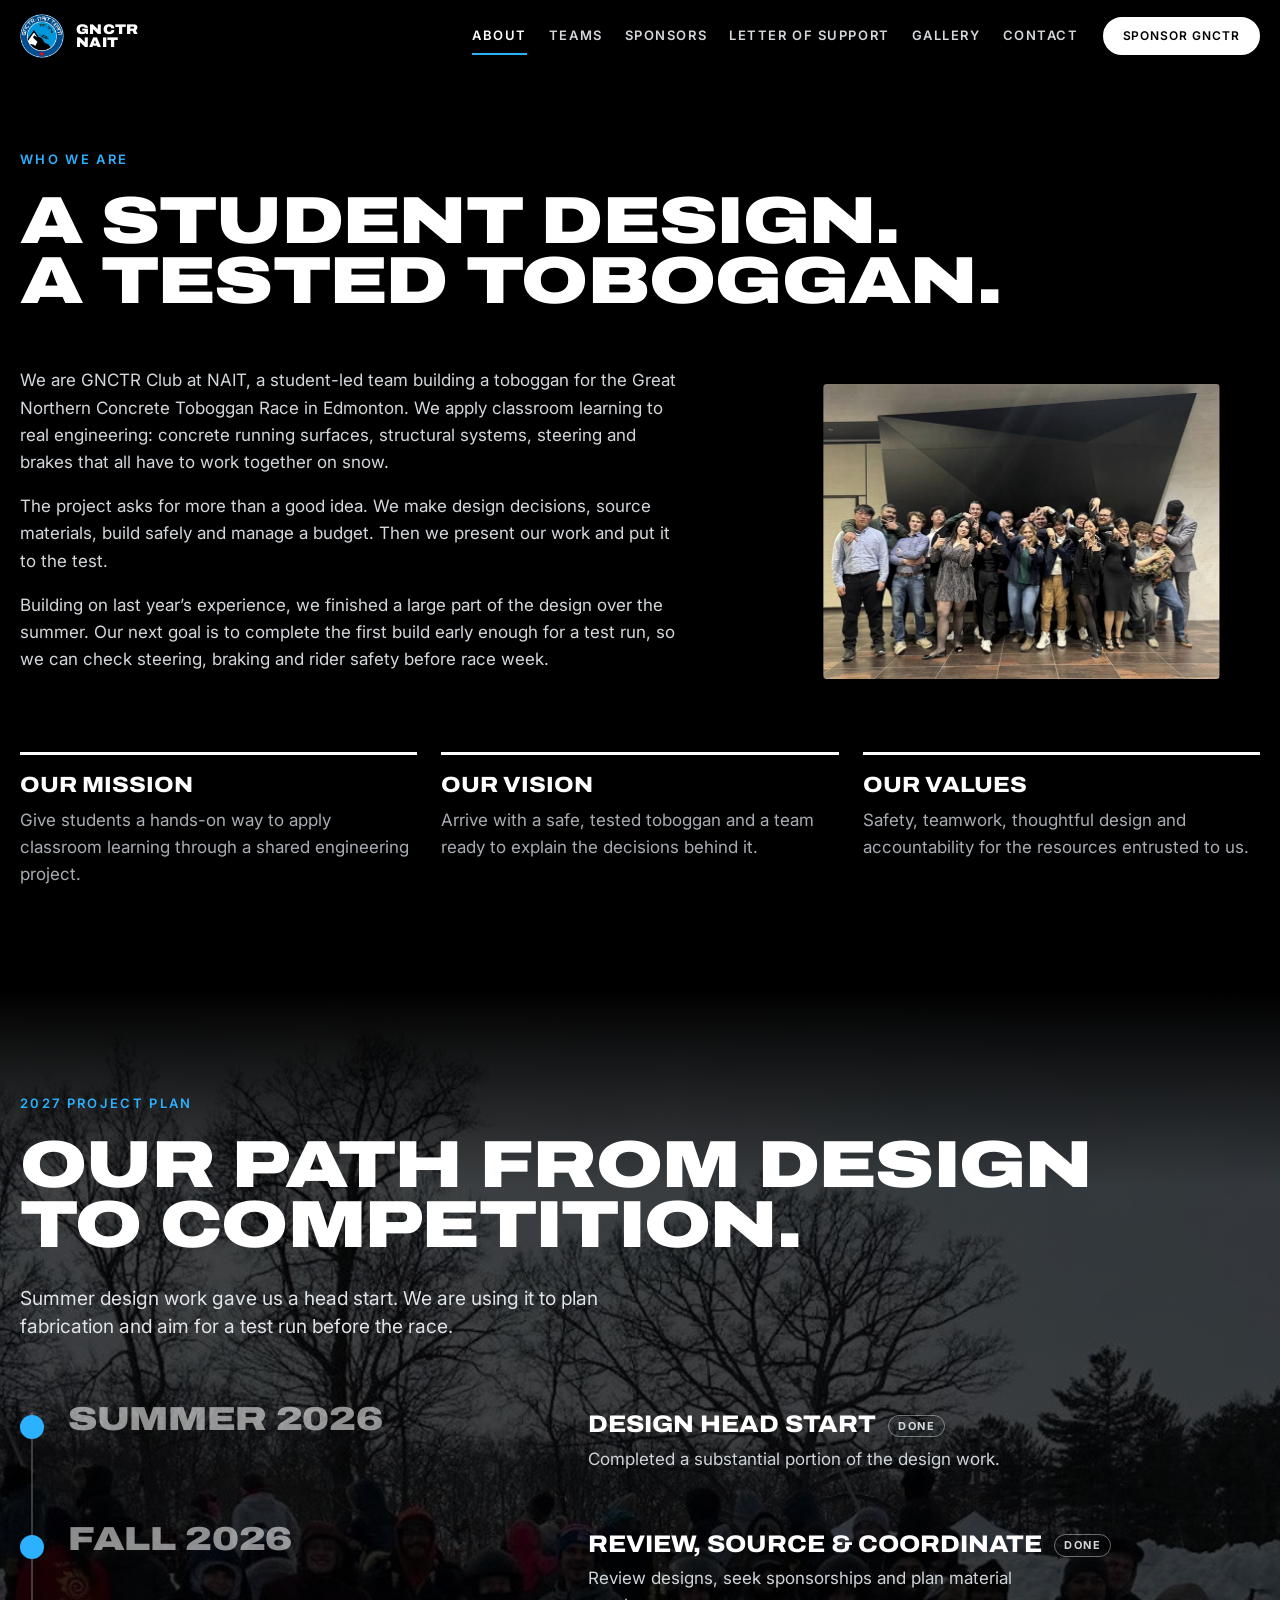
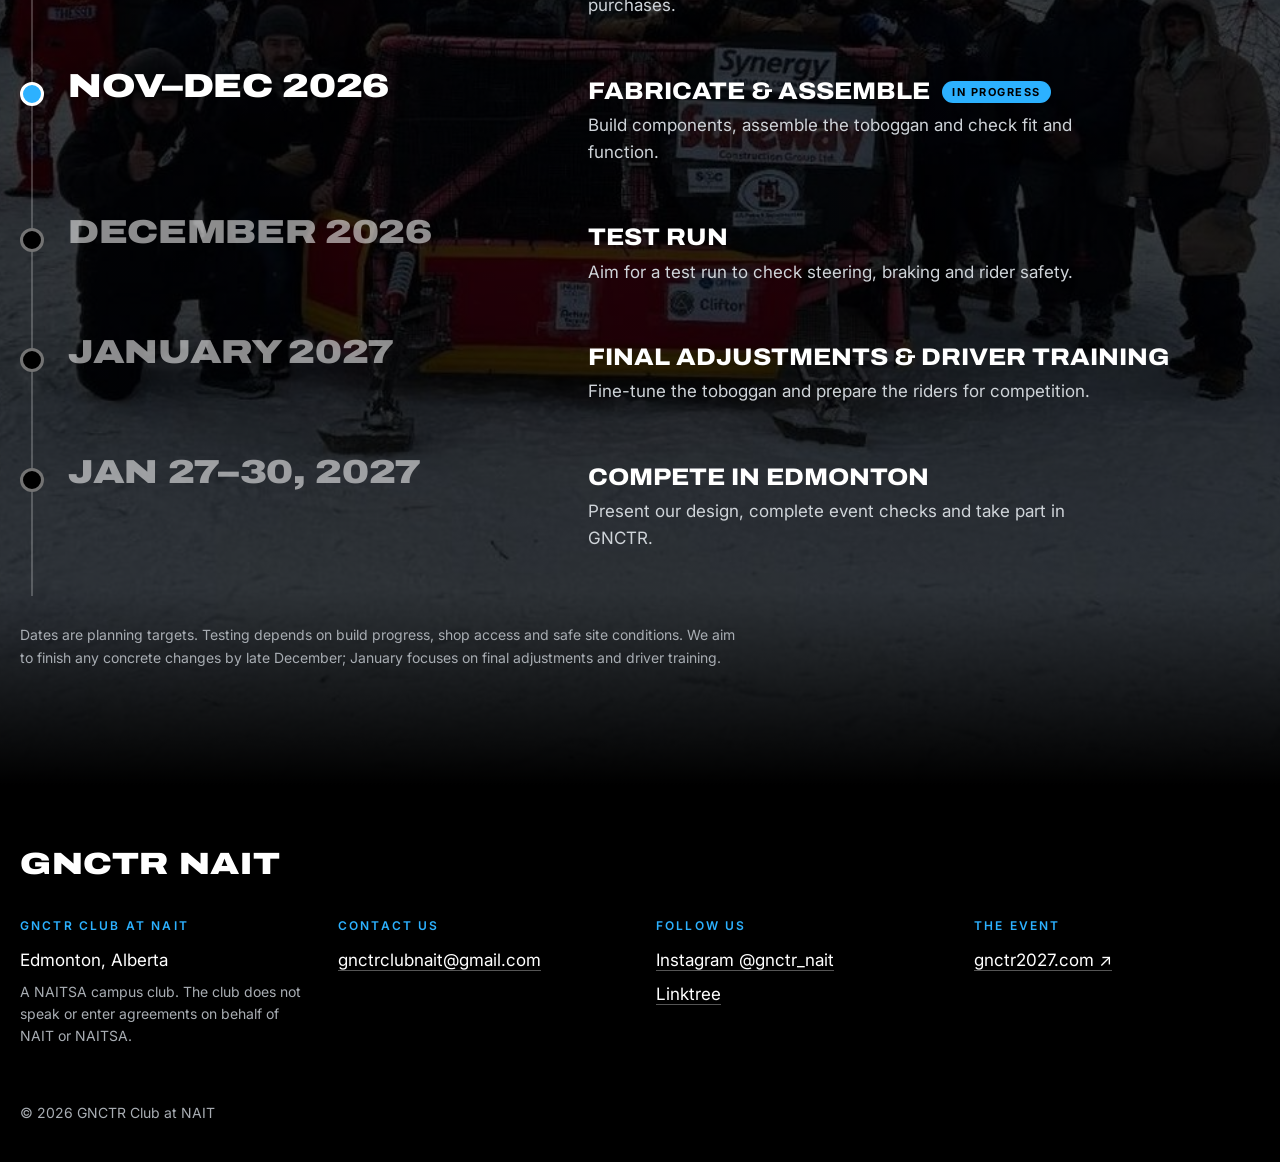
==== about.html @ 1a6cb632 "Add files via upload" ====
<!doctype html>
<html lang="en">
<head>
<meta charset="utf-8">
<meta name="viewport" content="width=device-width, initial-scale=1, viewport-fit=cover">
<title>About | GNCTR NAIT</title>
<meta name="description" content="About GNCTR Club at NAIT, our mission, and our 2027 project timeline.">
<meta name="theme-color" content="#000000">
<link rel="icon" href="favicon.ico" sizes="any">
<link rel="icon" type="image/png" sizes="32x32" href="assets/img/favicon-32.png">
<link rel="apple-touch-icon" href="assets/img/apple-touch-icon.png">
<link rel="preconnect" href="https://fonts.googleapis.com">
<link rel="preconnect" href="https://fonts.gstatic.com" crossorigin>
<link rel="stylesheet" href="https://fonts.googleapis.com/css2?family=Archivo:wdth,wght@62..125,100..900&family=Inter:wght@400;500;600&display=swap">
<link rel="stylesheet" href="css/styles.css">
</head>
<body>

<header class="nav" id="nav">
  <div class="wrap nav-in">
    <a class="brand" href="index.html" aria-label="GNCTR NAIT home">
      <img src="assets/img/logo.png" alt="" width="44" height="44">
      <span>GNCTR<br>NAIT</span>
    </a>
    <nav class="nav-links" id="nav-links" aria-label="Main">
      <a href="about.html" aria-current="page">About</a>
      <a href="teams.html">Teams</a>
      <a href="sponsors.html">Sponsors</a>
      <a href="letter.html">Letter of support</a>
      <a href="gallery.html">Gallery</a>
      <a href="#contact">Contact</a>
    </nav>
    <a class="btn btn-solid nav-cta" href="sponsors.html">Sponsor GNCTR</a>
    <button class="burger" id="burger" type="button" aria-label="Open menu" aria-expanded="false" aria-controls="nav-links"><span></span><span></span></button>
  </div>
</header>

<main id="top">
  <section class="sec" >
    <div class="wrap">
      <p class="eyebrow">Who we are</p>
      <h1 class="mega">A student design.<br>A tested toboggan.</h1>
      <div class="about-grid">
        <div class="prose reveal">
          <p>We are GNCTR Club at NAIT, a student-led team building a toboggan for the Great Northern Concrete Toboggan Race in Edmonton. We apply classroom learning to real engineering: concrete running surfaces, structural systems, steering and brakes that all have to work together on snow.</p>
          <p>The project asks for more than a good idea. We make design decisions, source materials, build safely and manage a budget. Then we present our work and put it to the test.</p>
          <p>Building on last year&rsquo;s experience, we finished a large part of the design over the summer. Our next goal is to complete the first build early enough for a test run, so we can check steering, braking and rider safety before race week.</p>
        </div>
        <figure class="about-photo reveal">
          <img src="assets/img/gallery/a-large-group-of-team-members.jpg" alt="The GNCTR NAIT team posing together indoors" width="800" height="593" loading="lazy">
        </figure>
      </div>
      <div class="trio">
        <div class="reveal"><h3>Our mission</h3><p>Give students a hands-on way to apply classroom learning through a shared engineering project.</p></div>
        <div class="reveal"><h3>Our vision</h3><p>Arrive with a safe, tested toboggan and a team ready to explain the decisions behind it.</p></div>
        <div class="reveal"><h3>Our values</h3><p>Safety, teamwork, thoughtful design and accountability for the resources entrusted to us.</p></div>
      </div>
    </div>
  </section>

  <section class="sec bg-sec timeline-sec" >
    <div class="sec-bg" style="--img:url('../assets/img/bg/race-group.jpg')"></div>
    <div class="wrap">
      <p class="eyebrow">2027 project plan</p>
      <h2 class="mega">Our path from design to competition.</h2>
      <p class="lede">Summer design work gave us a head start. We are using it to plan fabrication and aim for a test run before the race.</p>
      <ol class="tl" id="tl">
        <li data-end="2026-08-31">
          <div class="tl-when">Summer 2026</div>
          <div class="tl-body"><h3>Design head start</h3><p>Completed a substantial portion of the design work.</p></div>
        </li>
        <li data-end="2026-10-31">
          <div class="tl-when">Fall 2026</div>
          <div class="tl-body"><h3>Review, source &amp; coordinate</h3><p>Review designs, seek sponsorships and plan material purchases.</p></div>
        </li>
        <li data-end="2026-12-31">
          <div class="tl-when">Nov&ndash;Dec 2026</div>
          <div class="tl-body"><h3>Fabricate &amp; assemble</h3><p>Build components, assemble the toboggan and check fit and function.</p></div>
        </li>
        <li data-end="2026-12-31">
          <div class="tl-when">December 2026</div>
          <div class="tl-body"><h3>Test run</h3><p>Aim for a test run to check steering, braking and rider safety.</p></div>
        </li>
        <li data-end="2027-01-26">
          <div class="tl-when">January 2027</div>
          <div class="tl-body"><h3>Final adjustments &amp; driver training</h3><p>Fine-tune the toboggan and prepare the riders for competition.</p></div>
        </li>
        <li data-end="2027-01-30">
          <div class="tl-when">Jan 27&ndash;30, 2027</div>
          <div class="tl-body"><h3>Compete in Edmonton</h3><p>Present our design, complete event checks and take part in GNCTR.</p></div>
        </li>
      </ol>
      <p class="fine">Dates are planning targets. Testing depends on build progress, shop access and safe site conditions. We aim to finish any concrete changes by late December; January focuses on final adjustments and driver training.</p>
    </div>
  </section>
</main>

<footer class="foot" id="contact">
  <div class="wrap">
    <div class="foot-big">GNCTR NAIT</div>
    <div class="foot-cols">
      <div><h3>GNCTR Club at NAIT</h3><p>Edmonton, Alberta</p><p class="fine">A NAITSA campus club. The club does not speak or enter agreements on behalf of NAIT or NAITSA.</p></div>
      <div><h3>Contact us</h3><p><a href="mailto:gnctrclubnait@gmail.com">gnctrclubnait@gmail.com</a></p></div>
      <div><h3>Follow us</h3><p><a href="https://www.instagram.com/gnctr_nait/" target="_blank" rel="noopener">Instagram @gnctr_nait</a></p><p><a href="https://linktr.ee/gnctrclubnait" target="_blank" rel="noopener">Linktree</a></p></div>
      <div><h3>The event</h3><p><a href="https://gnctr2027.com" target="_blank" rel="noopener">gnctr2027.com &#8599;</a></p></div>
    </div>
    <p class="copy">&copy; 2026 GNCTR Club at NAIT</p>
  </div>
</footer>

<script src="js/main.js" defer></script>
</body>
</html>
---- css/styles.css ----
/* GNCTR NAIT: black, photo-led, very large type.
   Change --display to swap the headline font everywhere. */
:root {
  --bg: #000;
  --ink: #fff;
  --mute: #a8adb3;
  --line: #262a2e;
  --card: #0c0e10;
  --accent: #2cb1ff;
  --accent-ink: #000;
  --display: "Archivo", "Arial Black", Impact, "Helvetica Neue", Arial, sans-serif;
  --body: "Inter", system-ui, -apple-system, "Segoe UI", Roboto, sans-serif;
  --gutter: max(20px, env(safe-area-inset-left, 0px));
  --gutter-r: max(20px, env(safe-area-inset-right, 0px));
  --nav-h: 72px;
  color-scheme: dark;
}
*, *::before, *::after { box-sizing: border-box; }
html { scroll-behavior: smooth; -webkit-text-size-adjust: 100%; background: var(--bg); }
body {
  margin: 0; background: var(--bg); color: var(--ink);
  font-family: var(--body); font-size: 17px; line-height: 1.6;
  overflow-x: hidden; -webkit-font-smoothing: antialiased;
}
img { max-width: 100%; height: auto; display: block; }
a { color: inherit; }
p { margin: 0 0 1em; }
h1, h2, h3, h4 { margin: 0; }
:focus-visible { outline: 3px solid var(--accent); outline-offset: 3px; }
[hidden] { display: none !important; }

.wrap { width: 100%; max-width: 1280px; margin: 0 auto; padding-left: var(--gutter); padding-right: var(--gutter-r); }

/* ---- type ---- */
.mega, .hero h1, .foot-big, .stat b, .count-g b, .big-fig b, .tl-when {
  font-family: var(--display); font-weight: 900; font-stretch: 125%;
  text-transform: uppercase; line-height: .9; letter-spacing: -.01em; text-wrap: balance;
}
.mega { font-size: clamp(32px, 5.2vw, 76px); overflow-wrap: break-word; }
.mega.sm { font-size: clamp(34px, 5.6vw, 80px); }
.mega.xl { font-size: clamp(40px, 7.4vw, 108px); }
.eyebrow { font-family: var(--body); font-size: 13px; font-weight: 600; letter-spacing: .18em; text-transform: uppercase; color: var(--accent); margin: 0 0 22px; }
.label { font-family: var(--body); font-size: 13px; font-weight: 600; letter-spacing: .18em; text-transform: uppercase; color: var(--accent); margin: 72px 0 24px; padding-top: 22px; border-top: 1px solid var(--line); }
.lede { font-size: clamp(17px, 1.5vw, 21px); line-height: 1.5; max-width: 52ch; color: #dfe3e7; margin: 28px 0 0; }
.lede.sm { font-size: 18px; margin: 0 0 32px; }
.fine { font-size: 14px; color: var(--mute); max-width: 80ch; margin-top: 20px; }
.prose p { color: #d4d8dc; max-width: 60ch; }

/* ---- buttons ---- */
.btn { display: inline-flex; align-items: center; justify-content: center; gap: 8px; text-decoration: none; cursor: pointer;
  font-family: var(--body); font-weight: 600; font-size: 14px; letter-spacing: .08em; text-transform: uppercase;
  padding: 13px 22px; border-radius: 999px; border: 2px solid var(--ink); line-height: 1; background: transparent; color: var(--ink);
  transition: background .2s, color .2s, border-color .2s; }
.btn-solid { background: var(--ink); color: #000; }
.btn-solid:hover { background: var(--accent); border-color: var(--accent); }
.btn-line:hover { background: var(--ink); color: #000; }
.btn-lg { padding: 18px 30px; font-size: 15px; }
.hero-actions { display: flex; flex-wrap: wrap; gap: 12px; margin-top: 36px; }

/* ---- nav ---- */
.nav { position: fixed; inset: 0 0 auto; z-index: 50; padding-top: env(safe-area-inset-top, 0px); transition: background .3s, border-color .3s; border-bottom: 1px solid transparent; }
.nav.solid { background: rgba(0,0,0,.88); -webkit-backdrop-filter: blur(12px); backdrop-filter: blur(12px); border-bottom-color: var(--line); }
.nav-in { display: flex; align-items: center; gap: 24px; height: var(--nav-h); }
.brand { display: flex; align-items: center; gap: 12px; text-decoration: none; font-family: var(--display); font-weight: 900; font-stretch: 112%; font-size: 14px; line-height: .95; letter-spacing: .02em; flex: none; }
.brand img { width: 44px; height: 44px; border-radius: 50%; }
.nav-links { display: flex; gap: 22px; margin-left: auto; }
.nav-links a { text-decoration: none; font-size: 13px; font-weight: 600; letter-spacing: .12em; text-transform: uppercase; color: #d4d8dc; padding: 8px 0; border-bottom: 2px solid transparent; }
.nav-links a:hover, .nav-links a.on, .nav-links a[aria-current="page"] { color: #fff; border-bottom-color: var(--accent); }
.nav-cta { padding: 11px 18px; font-size: 12px; }
.burger { display: none; width: 44px; height: 44px; border: 0; background: transparent; cursor: pointer; position: relative; margin-right: -8px; }
.burger span { position: absolute; left: 10px; right: 10px; height: 2px; background: #fff; transition: transform .25s, top .25s; }
.burger span:first-child { top: 17px; } .burger span:last-child { top: 25px; }
.nav.open .burger span:first-child { top: 21px; transform: rotate(45deg); }
.nav.open .burger span:last-child { top: 21px; transform: rotate(-45deg); }

@media (max-width: 1100px) {
  .nav-cta { display: none; }
  .burger { display: block; margin-left: auto; }
  .nav-links { position: fixed; inset: 0; margin: 0; background: #000; flex-direction: column; justify-content: center; gap: 4px;
    padding: calc(var(--nav-h) + 20px) var(--gutter-r) 40px var(--gutter); opacity: 0; visibility: hidden; transition: opacity .25s, visibility .25s; z-index: -1; }
  .nav.open .nav-links { opacity: 1; visibility: visible; }
  .nav-links a { font-family: var(--display); font-weight: 900; font-stretch: 112%; font-size: clamp(26px, 7vw, 44px); letter-spacing: -.01em; padding: 6px 0; border: 0; }
}

/* ---- hero ---- */
.hero { position: relative; min-height: 100svh; display: flex; align-items: flex-end; padding: calc(var(--nav-h) + 40px) 0 48px; isolation: isolate; }
.hero-bg { position: absolute; inset: 0; z-index: -1; background: #000 url("../assets/img/bg/hero-team-toboggan.jpg") center 30% / cover no-repeat; }
.hero-bg::after { content: ""; position: absolute; inset: 0; background: linear-gradient(180deg, rgba(0,0,0,.55) 0%, rgba(0,0,0,.35) 35%, rgba(0,0,0,.85) 78%, #000 100%); }
.hero h1 { font-size: clamp(36px, 6vw, 92px); }
.count { margin-top: 48px; display: flex; flex-wrap: wrap; align-items: flex-end; gap: 18px 36px; }
.count-l { font-size: 13px; font-weight: 600; letter-spacing: .18em; text-transform: uppercase; color: var(--mute); margin: 0; }
.count-g { display: flex; gap: clamp(16px, 3vw, 40px); }
.count-g div { text-align: left; }
.count-g b { display: block; font-size: clamp(28px, 3.4vw, 46px); font-variant-numeric: tabular-nums; }
.count-g span { font-size: 11px; font-weight: 600; letter-spacing: .18em; text-transform: uppercase; color: var(--mute); }

.strip { overflow: hidden; border-block: 1px solid var(--line); background: #000; }
.strip-track { display: flex; width: max-content; animation: marquee 38s linear infinite; }
.strip-track span { font-family: var(--display); font-weight: 900; font-stretch: 125%; text-transform: uppercase; font-size: clamp(20px, 3vw, 34px); letter-spacing: .04em; padding: 16px 0; white-space: nowrap; color: #fff; }
@keyframes marquee { to { transform: translateX(-50%); } }

/* ---- stats ---- */
.stats { display: grid; grid-template-columns: repeat(4, minmax(0, 1fr)); padding-block: 72px; }
.stat { padding: 0 24px; border-left: 1px solid var(--line); }
.stat:first-child { border-left: 0; padding-left: 0; }
.stat b { display: block; font-size: clamp(32px, 4.6vw, 64px); color: #fff; font-variant-numeric: tabular-nums; }
.stat span { display: block; margin-top: 12px; color: var(--mute); font-size: 15px; }
@media (max-width: 800px) {
  .stats { grid-template-columns: repeat(2, minmax(0, 1fr)); row-gap: 40px; }
  .stat:nth-child(odd) { border-left: 0; padding-left: 0; }
}

/* ---- sections ---- */
.sec { padding-block: clamp(64px, 8vw, 112px); position: relative; }
main > .sec:first-child { padding-top: calc(var(--nav-h) + clamp(48px, 6vw, 80px)); }
.bg-sec { isolation: isolate; overflow: hidden; }
.sec-bg { position: absolute; inset: 0; z-index: -1; background: #000 var(--img) center / cover no-repeat; }
.sec-bg::after { content: ""; position: absolute; inset: 0; background: linear-gradient(180deg, #000 0%, rgba(0,0,0,.72) 14%, rgba(0,0,0,.72) 86%, #000 100%); }
.sponsor-sec .sec-bg::after { background: linear-gradient(180deg, #000 0%, rgba(0,0,0,.5) 12%, rgba(0,0,0,.62) 88%, #000 100%); }

.about-grid { display: grid; grid-template-columns: minmax(0, 1.2fr) minmax(0, .8fr); gap: 48px; margin-top: 56px; align-items: start; }
.about-photo img { width: 100%; border-radius: 4px; filter: grayscale(.15) contrast(1.05); }
.trio { display: grid; grid-template-columns: repeat(3, minmax(0, 1fr)); gap: 24px; margin-top: 56px; }
.trio > div { border-top: 3px solid var(--ink); padding-top: 18px; }
.trio h3 { font-family: var(--display); font-weight: 800; font-stretch: 110%; text-transform: uppercase; font-size: 22px; line-height: 1.1; margin-bottom: 10px; }
.trio p { color: var(--mute); margin: 0; }
@media (max-width: 860px) { .about-grid, .trio { grid-template-columns: minmax(0, 1fr); } }

/* ---- timeline ---- */
.tl { list-style: none; margin: 64px 0 0; padding: 0; position: relative; }
.tl::before { content: ""; position: absolute; left: 11px; top: 8px; bottom: 8px; width: 2px; background: rgba(255,255,255,.22); }
.tl li { display: grid; grid-template-columns: minmax(0, 5fr) minmax(0, 7fr); gap: 8px 40px; padding: 0 0 52px 48px; position: relative; }
.tl li::before { content: ""; position: absolute; left: 0; top: 10px; width: 24px; height: 24px; border-radius: 50%; background: #000; border: 3px solid rgba(255,255,255,.45); }
.tl li.done::before { background: var(--accent); border-color: var(--accent); }
.tl li.now::before { background: var(--accent); border-color: #fff; box-shadow: 0 0 0 0 rgba(44,177,255,.6); animation: pulse 2s infinite; }
@keyframes pulse { 70% { box-shadow: 0 0 0 14px rgba(44,177,255,0); } 100% { box-shadow: 0 0 0 0 rgba(44,177,255,0); } }
.tl-when { font-size: clamp(20px, 2.6vw, 36px); color: #fff; }
.tl li.next .tl-when, .tl li.done .tl-when { color: rgba(255,255,255,.55); }
.tl li.now .tl-when { color: #fff; }
.tl-body h3 { font-family: var(--display); font-weight: 800; font-stretch: 110%; text-transform: uppercase; font-size: clamp(18px, 1.9vw, 24px); line-height: 1.1; padding-top: 6px; }
.tl-body p { color: #cfd4d9; margin: 8px 0 0; max-width: 46ch; }
.tl li.now .tl-body h3::after { content: "In progress"; display: inline-block; margin-left: 12px; vertical-align: middle; font-family: var(--body); font-stretch: 100%; font-weight: 700; font-size: 11px; letter-spacing: .14em; background: var(--accent); color: #000; padding: 5px 10px; border-radius: 999px; }
.tl li.done .tl-body h3::after { content: "Done"; display: inline-block; margin-left: 12px; vertical-align: middle; font-family: var(--body); font-stretch: 100%; font-weight: 700; font-size: 11px; letter-spacing: .14em; border: 1px solid rgba(255,255,255,.4); color: #d4d8dc; padding: 4px 9px; border-radius: 999px; }
@media (max-width: 760px) { .tl li { grid-template-columns: minmax(0, 1fr); gap: 6px; } }

/* ---- teams ---- */
.people { display: grid; grid-template-columns: repeat(auto-fit, minmax(240px, 1fr)); gap: 20px; }
.person { display: flex; align-items: center; gap: 18px; padding: 18px; background: var(--card); border: 1px solid var(--line); border-radius: 4px; }
.person img { width: 84px; height: 84px; border-radius: 50%; object-fit: cover; flex: none; }
.person b { display: block; font-family: var(--display); font-weight: 800; font-stretch: 110%; font-size: 22px; line-height: 1.1; text-transform: uppercase; }
.person span { display: block; margin-top: 6px; font-size: 13px; font-weight: 600; letter-spacing: .12em; text-transform: uppercase; color: var(--accent); }

.subteams { margin-top: 96px; }
.sub { position: relative; isolation: isolate; min-height: min(62vh, 540px); display: flex; align-items: flex-end; padding: 56px 0; border-top: 1px solid var(--line); overflow: hidden; }
.sub::before { content: ""; position: absolute; inset: 0; z-index: -2; background: #000 var(--img) center / cover no-repeat; }
.sub::after { content: ""; position: absolute; inset: 0; z-index: -1; background: linear-gradient(90deg, rgba(0,0,0,.94) 0%, rgba(0,0,0,.72) 45%, rgba(0,0,0,.25) 100%); }
.sub-in { position: relative; }
.sub-n { font-size: 13px; font-weight: 600; letter-spacing: .18em; text-transform: uppercase; color: var(--accent); margin: 0 0 16px; }
.sub-t { font-size: clamp(16px, 1.4vw, 19px); line-height: 1.5; max-width: 40ch; margin: 24px 0 0; color: #e6e9ec; }
.leads { display: flex; flex-wrap: wrap; gap: 14px; margin-top: 32px; }
.lead { display: flex; align-items: center; gap: 12px; padding: 10px 18px 10px 10px; border-radius: 999px; background: rgba(255,255,255,.1); border: 1px solid rgba(255,255,255,.22); -webkit-backdrop-filter: blur(8px); backdrop-filter: blur(8px); }
.lead img, .lead .ini { width: 48px; height: 48px; border-radius: 50%; object-fit: cover; flex: none; }
.lead .ini { display: grid; place-items: center; background: #1b2a35; color: var(--accent); font-family: var(--display); font-weight: 800; font-size: 16px; }
.lead b { display: block; font-size: 16px; line-height: 1.2; }
.lead span { display: block; font-size: 11px; font-weight: 600; letter-spacing: .12em; text-transform: uppercase; color: #bfc6cc; }
@media (max-width: 700px) { .sub::after { background: linear-gradient(180deg, rgba(0,0,0,.35) 0%, rgba(0,0,0,.9) 70%); } .sub { min-height: 560px; } }

/* ---- sponsor GNCTR ---- */
.why { display: grid; grid-template-columns: repeat(auto-fit, minmax(240px, 1fr)); gap: 28px; }
.why > div { border-top: 3px solid var(--accent); padding-top: 16px; }
.why h4 { font-family: var(--display); font-weight: 800; font-stretch: 110%; text-transform: uppercase; font-size: 21px; line-height: 1.1; margin-bottom: 10px; }
.why p { margin: 0; color: #cfd4d9; }
.big-fig { display: flex; flex-wrap: wrap; align-items: baseline; gap: 16px 32px; margin: 0 0 32px; }
.big-fig b { font-size: clamp(44px, 7vw, 96px); }
.big-fig span { max-width: 46ch; color: #cfd4d9; }
.bars { list-style: none; margin: 0; padding: 0; display: grid; gap: 26px; }
.bars div { display: flex; justify-content: space-between; gap: 16px; align-items: baseline; }
.bars b { font-family: var(--display); font-weight: 800; font-stretch: 110%; text-transform: uppercase; font-size: clamp(17px, 2vw, 24px); }
.bars i { font-style: normal; font-family: var(--display); font-weight: 800; font-size: clamp(18px, 2vw, 26px); font-variant-numeric: tabular-nums; }
.bars u { display: block; height: 10px; margin: 10px 0 8px; background: rgba(255,255,255,.14); border-radius: 99px; position: relative; overflow: hidden; text-decoration: none; }
.bars u::after { content: ""; position: absolute; inset: 0 auto 0 0; width: var(--p); background: var(--accent); border-radius: 99px; }
.bars p { margin: 0; font-size: 14px; color: var(--mute); }

.tiers { display: grid; grid-template-columns: repeat(auto-fit, minmax(230px, 1fr)); gap: 16px; }
.tier { background: rgba(0,0,0,.6); border: 1px solid rgba(255,255,255,.2); border-radius: 4px; overflow: hidden; -webkit-backdrop-filter: blur(6px); backdrop-filter: blur(6px); }
.tier header { padding: 20px 22px; color: #fff; }
.tier h4 { font-family: var(--display); font-weight: 900; font-stretch: 112%; text-transform: uppercase; font-size: 24px; line-height: 1; overflow-wrap: anywhere; }
.tier header span { display: block; margin-top: 8px; font-weight: 600; font-size: 14px; letter-spacing: .06em; }
.tier.bronze header { background: #8f5428; } .tier.silver header { background: #5f7282; } .tier.gold header { background: #92700a; } .tier.platinum header { background: #0a6f8f; }
.tier ul { list-style: none; margin: 0; padding: 8px 22px 18px; }
.tier li { padding: 10px 0; border-bottom: 1px solid rgba(255,255,255,.14); font-size: 15px; }
.tier li:last-child { border-bottom: 0; }
.tier li b { color: var(--accent); }

.ways { list-style: none; margin: 0; padding: 0; counter-reset: w; display: grid; grid-template-columns: repeat(auto-fit, minmax(240px, 1fr)); gap: 28px; }
.ways li { counter-increment: w; border-top: 1px solid rgba(255,255,255,.25); padding-top: 16px; }
.ways li::before { content: "0" counter(w); display: block; font-family: var(--display); font-weight: 900; font-stretch: 125%; font-size: 30px; color: var(--accent); line-height: 1; margin-bottom: 12px; }
.ways b { font-family: var(--display); font-weight: 800; font-stretch: 110%; text-transform: uppercase; font-size: 19px; }
.ways p { margin: 8px 0 0; color: #cfd4d9; }

.commit { margin-top: 72px; padding: clamp(24px, 4vw, 48px); border: 2px solid #fff; border-radius: 4px; display: flex; flex-wrap: wrap; gap: 24px 40px; align-items: center; justify-content: space-between; background: rgba(0,0,0,.55); }
.commit h3 { font-family: var(--display); font-weight: 900; font-stretch: 112%; text-transform: uppercase; font-size: clamp(24px, 2.8vw, 36px); line-height: 1; margin-bottom: 14px; }
.commit p { margin: 0; max-width: 62ch; color: #d4d8dc; }
.commit a:not(.btn) { color: var(--accent); }
.commit > div { flex: 1 1 360px; min-width: 0; }

/* ---- sponsors ---- */
.tier-row { display: grid; grid-template-columns: minmax(0, 1fr); gap: 18px; padding: 28px 0; border-top: 1px solid var(--line); }
.tier-row:first-of-type { margin-top: 56px; }
.tier-row h3 { font-family: var(--display); font-weight: 900; font-stretch: 112%; text-transform: uppercase; font-size: clamp(18px, 1.8vw, 24px); letter-spacing: .06em; }
.tier-row.platinum h3 { color: #38bdf8; } .tier-row.silver h3 { color: #aebdca; } .tier-row.bronze h3 { color: #e0a36a; } .tier-row.internal h3 { color: #fff; }
.logos { display: flex; flex-wrap: wrap; gap: 16px; }
.logo { width: 260px; height: 150px; background: #fff; border-radius: 6px; display: grid; place-items: center; padding: 16px; }
.logo.big { width: 340px; height: 190px; }
.logo img { max-width: 100%; max-height: 118px; width: auto; height: auto; }
.logo.text { background: #0b1d2e; border: 1px solid #1f3b55; }
.logo.text span { font-family: var(--display); font-weight: 900; font-stretch: 125%; text-transform: uppercase; font-size: 22px; line-height: 1.05; text-align: center; color: #fff; }
@media (max-width: 760px) { .logo, .logo.big { width: calc(50% - 8px); height: 120px; } }
@media (max-width: 420px) { .logo, .logo.big { width: 100%; } }

/* ---- letter ---- */
.letter-sec { background: #0a0a0a; border-block: 1px solid var(--line); }
.quote { margin: 0; }
.quote p { font-family: var(--display); font-weight: 800; font-stretch: 105%; font-size: clamp(22px, 3vw, 42px); line-height: 1.15; letter-spacing: -.005em; text-wrap: balance; max-width: 30ch; margin: 0 0 32px; }
.quote footer b { display: block; font-size: 18px; }
.quote footer span { color: var(--mute); font-size: 15px; }
.tpl { margin-top: 56px; border-top: 1px solid var(--line); }
.tpl summary { cursor: pointer; padding: 20px 0; font-weight: 600; letter-spacing: .04em; list-style: none; display: flex; justify-content: space-between; }
.tpl summary::-webkit-details-marker { display: none; }
.tpl summary::after { content: "+"; font-size: 24px; line-height: 1; color: var(--accent); }
.tpl[open] summary::after { content: "\2013"; }
.tpl-in { padding-bottom: 8px; }
.tpl pre { margin: 16px 0 0; white-space: pre-wrap; word-wrap: break-word; font-family: ui-monospace, Menlo, Consolas, monospace; font-size: 14px; line-height: 1.7; background: var(--card); border: 1px solid var(--line); border-radius: 4px; padding: 22px; color: #d4d8dc; }
.status { font-size: 13px; color: var(--mute); min-height: 1.4em; margin: 10px 0 0; }

/* ---- gallery ---- */
.reel { display: flex; gap: 14px; overflow-x: auto; scroll-snap-type: x proximity; padding: 48px var(--gutter-r) 8px var(--gutter); scrollbar-width: thin; scrollbar-color: #444 #000; }
.ph { flex: none; scroll-snap-align: start; padding: 0; border: 0; background: #111; cursor: zoom-in; border-radius: 4px; overflow: hidden; height: clamp(280px, 48vw, 520px); }
.ph img { height: 100%; width: auto; max-width: none; object-fit: cover; transition: transform .5s; }
.ph:hover img { transform: scale(1.04); }
.lightbox { border: 0; padding: 0; background: rgba(0,0,0,.94); max-width: 100vw; max-height: 100vh; width: 100vw; height: 100vh; }
.lightbox[open] { display: grid; place-items: center; }
.lightbox::backdrop { background: #000; }
.lightbox img { max-width: 94vw; max-height: 88vh; width: auto; height: auto; object-fit: contain; }
.lb-close { position: absolute; top: max(14px, env(safe-area-inset-top, 0px)); right: 16px; width: 48px; height: 48px; border-radius: 50%; border: 2px solid #fff; background: #000; color: #fff; font-size: 28px; line-height: 1; cursor: pointer; }

/* ---- press ---- */
.press { display: block; text-decoration: none; margin-top: 56px; padding: 32px; border: 1px solid #3a4046; border-radius: 4px; transition: border-color .2s, background .2s; }
.press:hover { border-color: var(--accent); background: var(--card); }
.press .label { display: block; margin: 0 0 14px; padding: 0; border: 0; }
.press b { display: block; font-family: var(--display); font-weight: 800; font-stretch: 112%; font-size: clamp(20px, 2.4vw, 32px); line-height: 1.1; text-transform: uppercase; max-width: 30ch; }
.press i { display: inline-block; margin-top: 18px; font-style: normal; font-weight: 600; letter-spacing: .08em; text-transform: uppercase; font-size: 13px; color: var(--accent); }
.updates { list-style: none; margin: 40px 0 0; padding: 0; }
.updates li { display: grid; grid-template-columns: 140px minmax(0, 1fr); gap: 16px; padding: 18px 0; border-top: 1px solid var(--line); align-items: baseline; }
.updates span { font-size: 12px; font-weight: 600; letter-spacing: .16em; text-transform: uppercase; color: var(--accent); }
.updates b { font-weight: 600; font-size: 18px; }
@media (max-width: 560px) { .updates li { grid-template-columns: minmax(0, 1fr); gap: 4px; } }

/* ---- join + footer ---- */
.join { padding-block: clamp(72px, 10vw, 140px); background: var(--accent); color: #000; }
.join .mega { font-size: clamp(34px, 5.6vw, 80px); }
.join .lede { color: #001018; }
.join .btn-solid { background: #000; color: #fff; border-color: #000; margin-top: 36px; }
.join .btn-solid:hover { background: #fff; color: #000; border-color: #fff; }

.foot { padding: 64px 0 calc(32px + env(safe-area-inset-bottom, 0px)); }
.foot-big { font-size: clamp(22px, 2.4vw, 32px); line-height: 1; color: #fff; margin-bottom: 36px; letter-spacing: .02em; }
.foot-cols { display: grid; grid-template-columns: repeat(auto-fit, minmax(210px, 1fr)); gap: 32px; }
.foot h3 { font-size: 12px; font-weight: 600; letter-spacing: .18em; text-transform: uppercase; color: var(--accent); margin-bottom: 12px; }
.foot p { margin: 0 0 6px; }
.foot a { text-decoration: none; border-bottom: 1px solid #555; }
.foot a:hover { border-color: var(--accent); color: var(--accent); }
.copy { margin-top: 48px !important; color: var(--mute); font-size: 14px; }

/* ---- reveal ---- */
.js .reveal { opacity: 0; transform: translateY(24px); transition: opacity .7s ease, transform .7s ease; }
.js .reveal.in { opacity: 1; transform: none; }

@media (prefers-reduced-motion: reduce) {
  html { scroll-behavior: auto; }
  .strip-track { animation: none; }
  .tl li.now::before { animation: none; }
  .js .reveal { opacity: 1; transform: none; transition: none; }
}

/* ---- multi-page additions ---- */
.compact .logo { width: 180px; height: 100px; padding: 10px; }
.compact .logo img { max-height: 72px; }
.compact .logo.text span { font-size: 15px; }
.compact { margin-top: 36px; }
.mason { columns: 3 280px; column-gap: 14px; margin-top: 48px; }
.mason .ph { display: block; width: 100%; height: auto; margin: 0 0 14px; break-inside: avoid; }
.mason .ph img { width: 100%; height: auto; }
.cta-block .hero-actions { margin-top: 28px; }
.split { display: grid; grid-template-columns: minmax(0, 1.1fr) minmax(0, .9fr); gap: 48px; align-items: center; margin-top: 40px; }
@media (max-width: 860px) { .split { grid-template-columns: minmax(0, 1fr); } }

.vh { position: absolute; width: 1px; height: 1px; overflow: hidden; clip: rect(0 0 0 0); white-space: nowrap; }
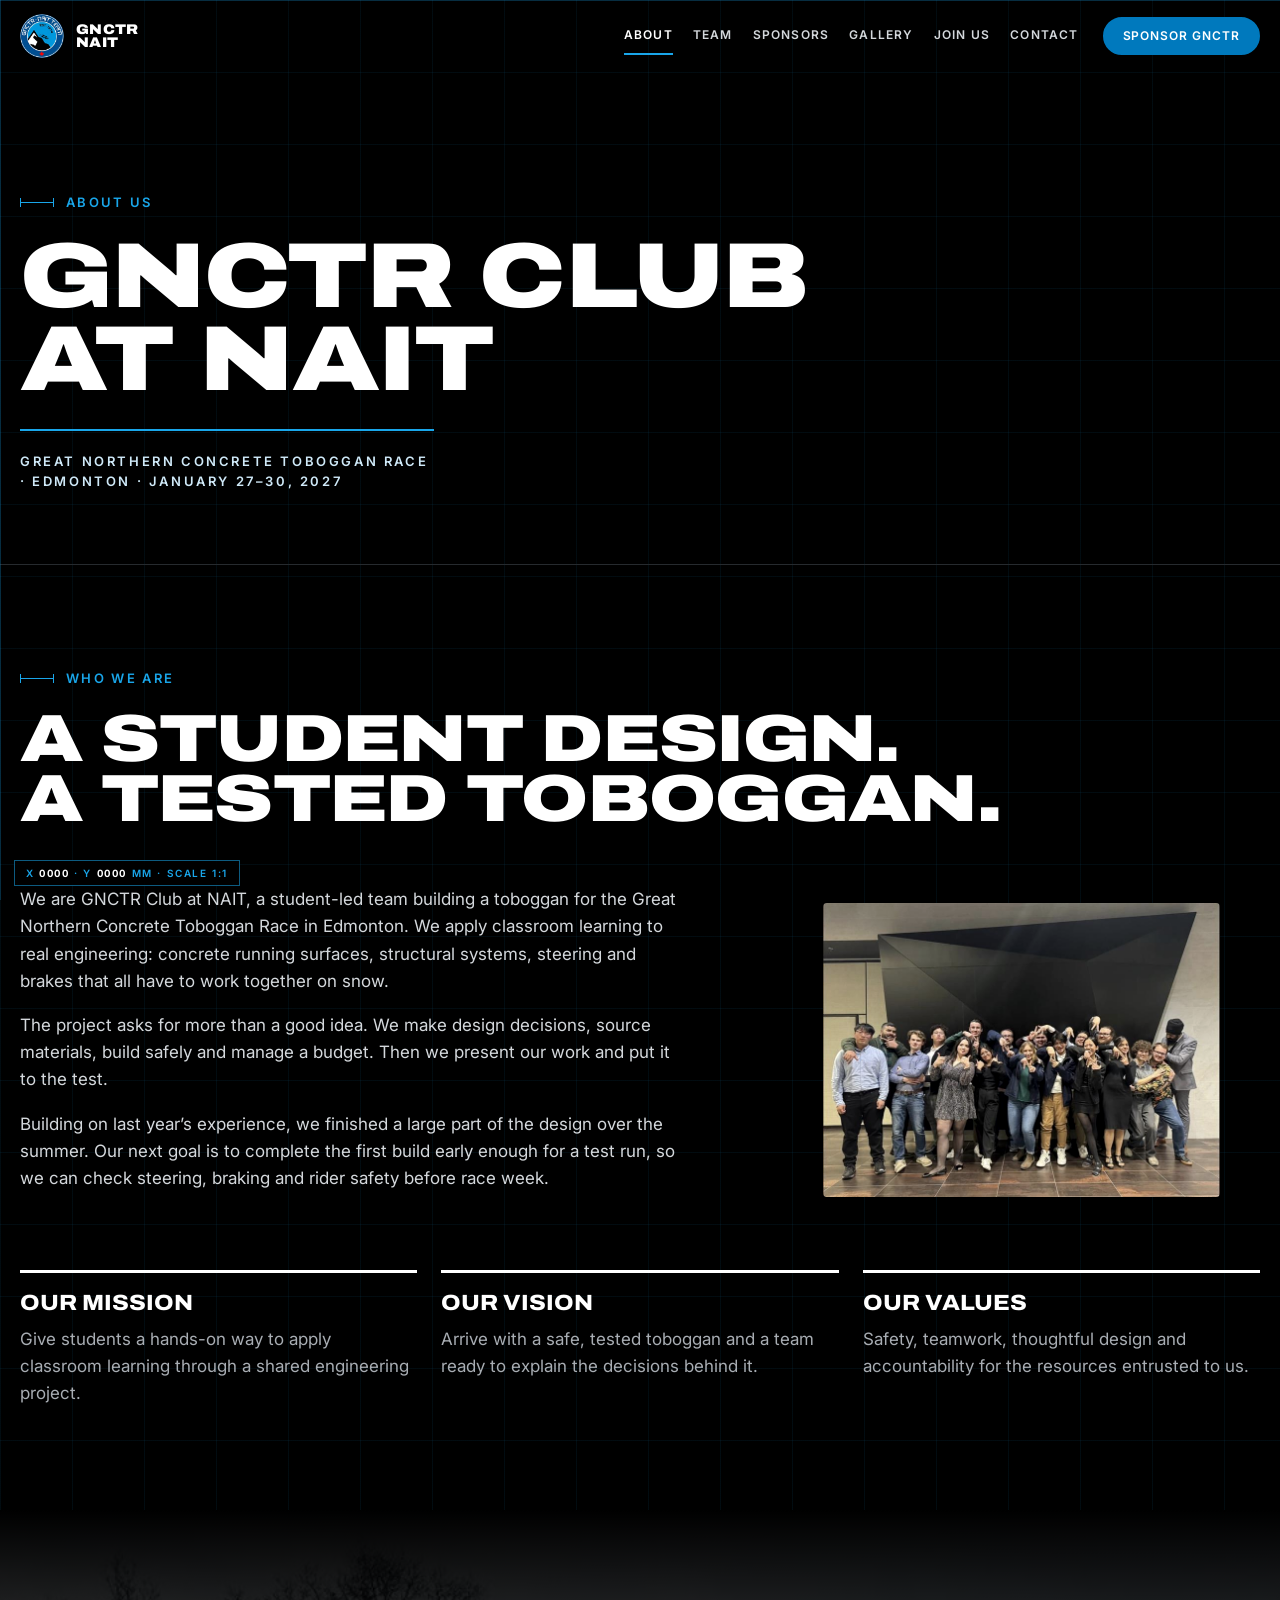
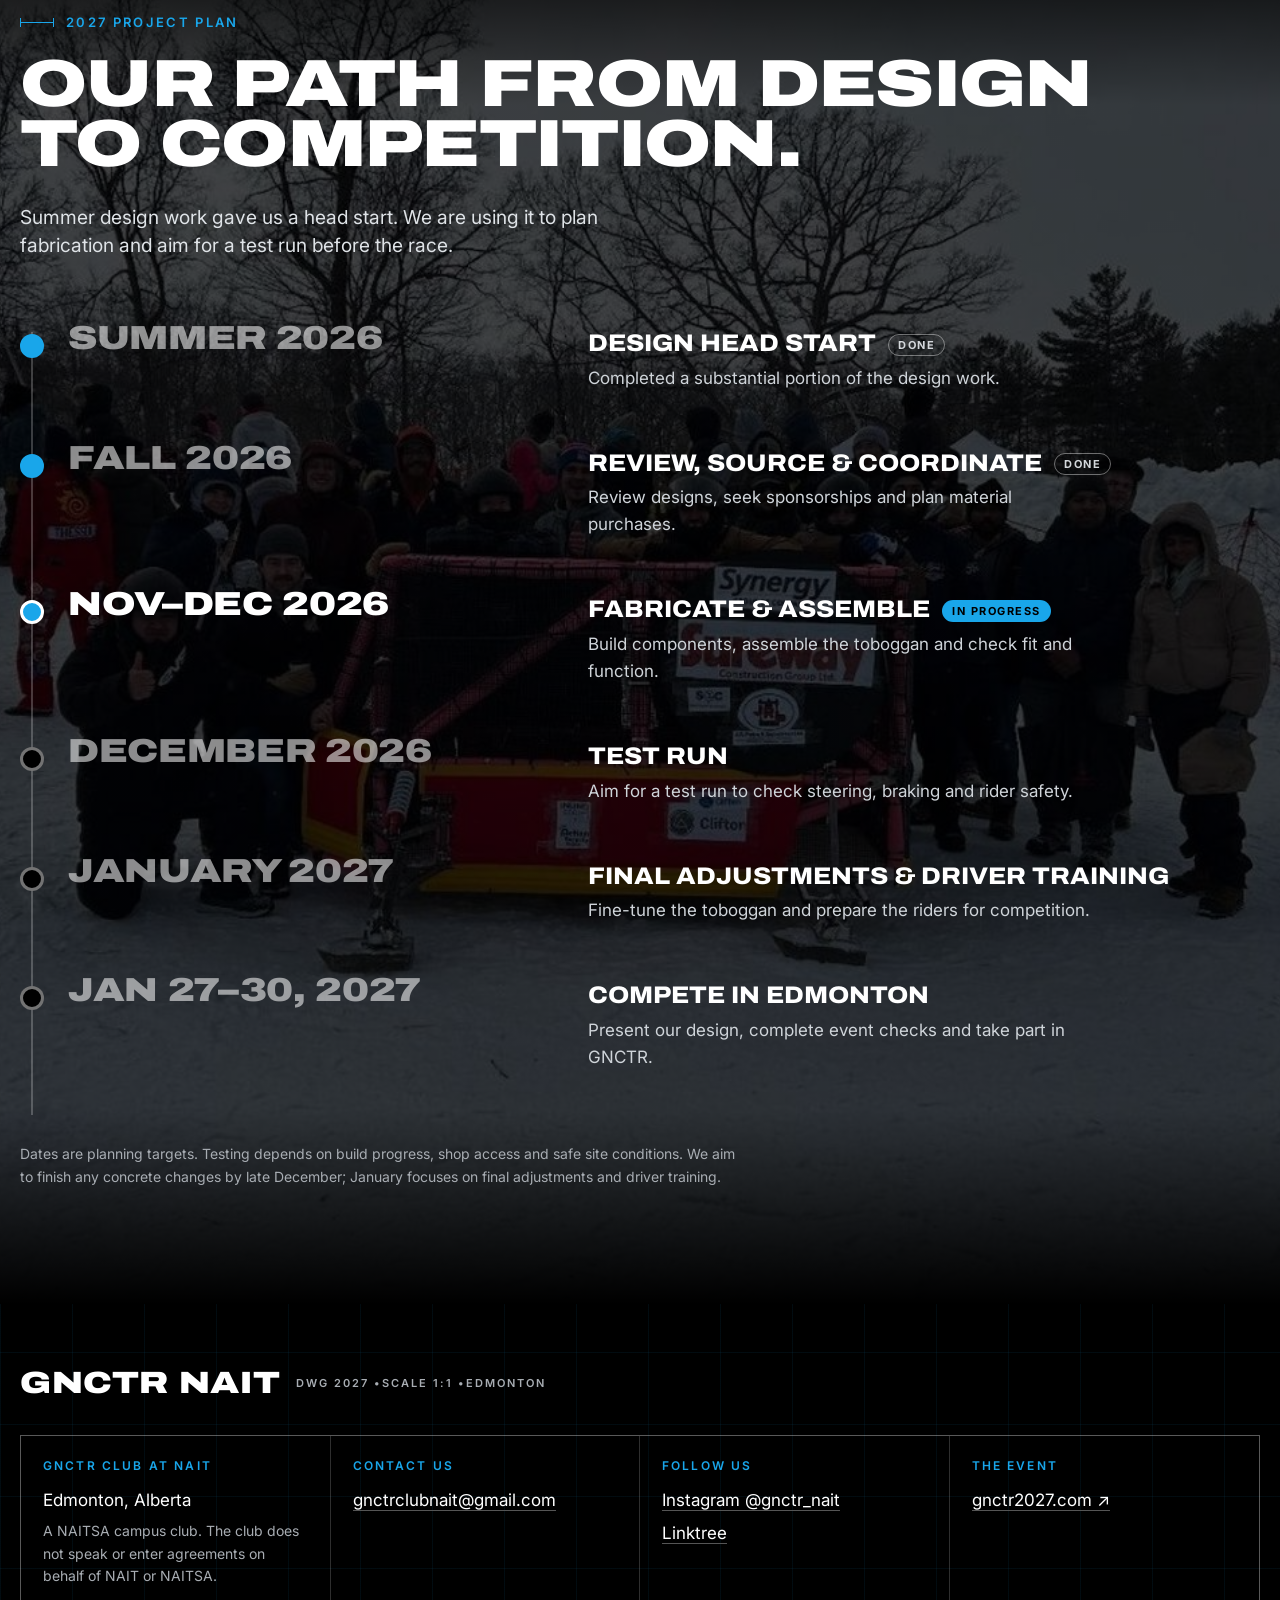
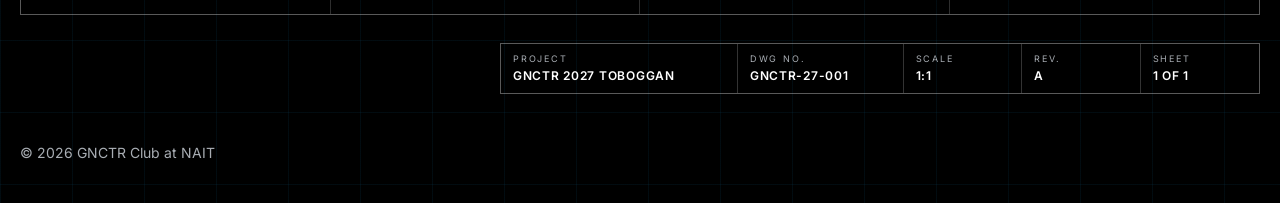
==== commit 4ddfd730: "Add files via upload" ====
--- a/about.html
+++ b/about.html
@@ -4,11 +4,11 @@
 <meta charset="utf-8">
 <meta name="viewport" content="width=device-width, initial-scale=1, viewport-fit=cover">
 <title>About | GNCTR NAIT</title>
-<meta name="description" content="About GNCTR Club at NAIT, our mission, and our 2027 project timeline.">
+<meta name="description" content="GNCTR Club at NAIT: a student team designing, building and racing a concrete toboggan at the Great Northern Concrete Toboggan Race, Edmonton, January 27-30, 2027.">
 <meta name="theme-color" content="#000000">
 <link rel="icon" href="favicon.ico" sizes="any">
-<link rel="icon" type="image/png" sizes="32x32" href="assets/img/favicon-32.png">
-<link rel="apple-touch-icon" href="assets/img/apple-touch-icon.png">
+<link rel="icon" type="image/png" sizes="32x32" href="assets/img/icon-img-01.png">
+<link rel="apple-touch-icon" href="assets/img/icon-img-02.png">
 <link rel="preconnect" href="https://fonts.googleapis.com">
 <link rel="preconnect" href="https://fonts.gstatic.com" crossorigin>
 <link rel="stylesheet" href="https://fonts.googleapis.com/css2?family=Archivo:wdth,wght@62..125,100..900&family=Inter:wght@400;500;600&display=swap">
@@ -19,24 +19,33 @@
 <header class="nav" id="nav">
   <div class="wrap nav-in">
     <a class="brand" href="index.html" aria-label="GNCTR NAIT home">
-      <img src="assets/img/logo.png" alt="" width="44" height="44">
+      <img src="assets/img/img-03.png" alt="" width="44" height="44">
       <span>GNCTR<br>NAIT</span>
     </a>
     <nav class="nav-links" id="nav-links" aria-label="Main">
       <a href="about.html" aria-current="page">About</a>
-      <a href="teams.html">Teams</a>
+      <a href="team.html">Team</a>
       <a href="sponsors.html">Sponsors</a>
-      <a href="letter.html">Letter of support</a>
       <a href="gallery.html">Gallery</a>
+      <a href="https://www.ookslife.ca/organization/great-northern-concrete-toboggan-race-club" target="_blank" rel="noopener">Join us</a>
       <a href="#contact">Contact</a>
+      <a class="btn btn-blue menu-cta" href="sponsors.html">Sponsor GNCTR</a>
     </nav>
-    <a class="btn btn-solid nav-cta" href="sponsors.html">Sponsor GNCTR</a>
+    <a class="btn btn-blue nav-cta" href="sponsors.html">Sponsor GNCTR</a>
     <button class="burger" id="burger" type="button" aria-label="Open menu" aria-expanded="false" aria-controls="nav-links"><span></span><span></span></button>
   </div>
 </header>
 
 <main id="top">
-  <section class="sec" >
+<div class="page" data-page="about">
+  <section class="title-page" id="about-cover">
+    <div class="wrap">
+      <p class="eyebrow">About us</p>
+      <h1 class="mega">GNCTR Club at NAIT</h1>
+      <p class="tp-sub">Great Northern Concrete Toboggan Race &middot; Edmonton &middot; January 27&ndash;30, 2027</p>
+    </div>
+  </section>
+  <section class="sec" id="about-story" >
     <div class="wrap">
       <p class="eyebrow">Who we are</p>
       <h1 class="mega">A student design.<br>A tested toboggan.</h1>
@@ -47,7 +56,7 @@
           <p>Building on last year&rsquo;s experience, we finished a large part of the design over the summer. Our next goal is to complete the first build early enough for a test run, so we can check steering, braking and rider safety before race week.</p>
         </div>
         <figure class="about-photo reveal">
-          <img src="assets/img/gallery/a-large-group-of-team-members.jpg" alt="The GNCTR NAIT team posing together indoors" width="800" height="593" loading="lazy">
+          <img src="assets/img/img-04.jpg" alt="The GNCTR NAIT team posing together indoors" width="800" height="593" loading="lazy">
         </figure>
       </div>
       <div class="trio">
@@ -59,7 +68,7 @@
   </section>
 
   <section class="sec bg-sec timeline-sec" >
-    <div class="sec-bg" style="--img:url('../assets/img/bg/race-group.jpg')"></div>
+    <div class="sec-bg" style="--img:url('../assets/img/bg-03.jpg')"></div>
     <div class="wrap">
       <p class="eyebrow">2027 project plan</p>
       <h2 class="mega">Our path from design to competition.</h2>
@@ -93,6 +102,7 @@
       <p class="fine">Dates are planning targets. Testing depends on build progress, shop access and safe site conditions. We aim to finish any concrete changes by late December; January focuses on final adjustments and driver training.</p>
     </div>
   </section>
+</div>
 </main>
 
 <footer class="foot" id="contact">
@@ -104,9 +114,13 @@
       <div><h3>Follow us</h3><p><a href="https://www.instagram.com/gnctr_nait/" target="_blank" rel="noopener">Instagram @gnctr_nait</a></p><p><a href="https://linktr.ee/gnctrclubnait" target="_blank" rel="noopener">Linktree</a></p></div>
       <div><h3>The event</h3><p><a href="https://gnctr2027.com" target="_blank" rel="noopener">gnctr2027.com &#8599;</a></p></div>
     </div>
+    <div class="titleblock" aria-hidden="true"><div><span>Project</span><b>GNCTR 2027 toboggan</b></div><div><span>Dwg no.</span><b>GNCTR-27-001</b></div><div><span>Scale</span><b>1:1</b></div><div><span>Rev.</span><b>A</b></div><div><span>Sheet</span><b>1 of 1</b></div></div>
     <p class="copy">&copy; 2026 GNCTR Club at NAIT</p>
   </div>
 </footer>
+<div class="xh xh-h" aria-hidden="true"></div><div class="xh xh-v" aria-hidden="true"></div><div class="hud" aria-hidden="true">X <b id="hud-x">0000</b> &middot; Y <b id="hud-y">0000</b> mm &middot; Scale 1:1</div>
+<div class="run" aria-hidden="true"><i class="run-line"></i><svg class="run-sled" viewBox="0 0 28 20"><path d="M3 14h20c2 0 3 1 3 3"/><rect x="6" y="6" width="14" height="6" rx="2"/><path d="M5 17h18"/></svg></div>
+
 
 <script src="js/main.js" defer></script>
 </body>
--- a/css/styles.css
+++ b/css/styles.css
@@ -1,3 +1,4 @@
+
 /* GNCTR NAIT: black, photo-led, very large type.
    Change --display to swap the headline font everywhere. */
 :root {
@@ -6,7 +7,8 @@
   --mute: #a8adb3;
   --line: #262a2e;
   --card: #0c0e10;
-  --accent: #2cb1ff;
+  --accent: #19a6ea;
+  --logo-blue: #0079bd;
   --accent-ink: #000;
   --display: "Archivo", "Arial Black", Impact, "Helvetica Neue", Arial, sans-serif;
   --body: "Inter", system-ui, -apple-system, "Segoe UI", Roboto, sans-serif;
@@ -63,8 +65,8 @@
 .nav-in { display: flex; align-items: center; gap: 24px; height: var(--nav-h); }
 .brand { display: flex; align-items: center; gap: 12px; text-decoration: none; font-family: var(--display); font-weight: 900; font-stretch: 112%; font-size: 14px; line-height: .95; letter-spacing: .02em; flex: none; }
 .brand img { width: 44px; height: 44px; border-radius: 50%; }
-.nav-links { display: flex; gap: 22px; margin-left: auto; }
-.nav-links a { text-decoration: none; font-size: 13px; font-weight: 600; letter-spacing: .12em; text-transform: uppercase; color: #d4d8dc; padding: 8px 0; border-bottom: 2px solid transparent; }
+.nav-links { display: flex; gap: 20px; margin-left: auto; }
+.nav-links a { text-decoration: none; font-size: 12px; font-weight: 600; letter-spacing: .1em; text-transform: uppercase; color: #d4d8dc; padding: 8px 0; border-bottom: 2px solid transparent; }
 .nav-links a:hover, .nav-links a.on, .nav-links a[aria-current="page"] { color: #fff; border-bottom-color: var(--accent); }
 .nav-cta { padding: 11px 18px; font-size: 12px; }
 .burger { display: none; width: 44px; height: 44px; border: 0; background: transparent; cursor: pointer; position: relative; margin-right: -8px; }
@@ -73,18 +75,23 @@
 .nav.open .burger span:first-child { top: 21px; transform: rotate(45deg); }
 .nav.open .burger span:last-child { top: 21px; transform: rotate(-45deg); }
 
-@media (max-width: 1100px) {
+@media (max-width: 1180px) {
   .nav-cta { display: none; }
   .burger { display: block; margin-left: auto; }
-  .nav-links { position: fixed; inset: 0; margin: 0; background: #000; flex-direction: column; justify-content: center; gap: 4px;
-    padding: calc(var(--nav-h) + 20px) var(--gutter-r) 40px var(--gutter); opacity: 0; visibility: hidden; transition: opacity .25s, visibility .25s; z-index: -1; }
-  .nav.open .nav-links { opacity: 1; visibility: visible; }
-  .nav-links a { font-family: var(--display); font-weight: 900; font-stretch: 112%; font-size: clamp(26px, 7vw, 44px); letter-spacing: -.01em; padding: 6px 0; border: 0; }
-}
+  .nav-links { position: absolute; top: 100%; left: 0; right: 0; margin: 0; flex-direction: column; gap: 0; background: #0a0a0a;
+    border-bottom: 1px solid var(--line); padding: 4px var(--gutter-r) 16px var(--gutter);
+    opacity: 0; visibility: hidden; transform: translateY(-6px); transition: opacity .18s, transform .18s, visibility .18s; z-index: -1; }
+  .nav.open .nav-links { opacity: 1; visibility: visible; transform: none; }
+  .nav-links a { font-family: var(--body); font-weight: 600; font-size: 14px; letter-spacing: .1em; padding: 14px 0; border: 0; border-bottom: 1px solid var(--line); color: #e6e9ec; }
+  .nav-links a:hover, .nav-links a.on, .nav-links a[aria-current="page"] { border-bottom-color: var(--line); color: var(--accent); }
+  .nav-links .menu-cta { display: flex; margin-top: 14px; border: 0; justify-content: center; color: #fff; }
+  .nav.open { background: #000; }
+}
+.menu-cta { display: none; }
 
 /* ---- hero ---- */
 .hero { position: relative; min-height: 100svh; display: flex; align-items: flex-end; padding: calc(var(--nav-h) + 40px) 0 48px; isolation: isolate; }
-.hero-bg { position: absolute; inset: 0; z-index: -1; background: #000 url("../assets/img/bg/hero-team-toboggan.jpg") center 30% / cover no-repeat; }
+.hero-bg { position: absolute; inset: 0; z-index: -1; background: #000 url("../assets/img/bg-01.jpg") center 30% / cover no-repeat; }
 .hero-bg::after { content: ""; position: absolute; inset: 0; background: linear-gradient(180deg, rgba(0,0,0,.55) 0%, rgba(0,0,0,.35) 35%, rgba(0,0,0,.85) 78%, #000 100%); }
 .hero h1 { font-size: clamp(36px, 6vw, 92px); }
 .count { margin-top: 48px; display: flex; flex-wrap: wrap; align-items: flex-end; gap: 18px 36px; }
@@ -112,7 +119,7 @@
 
 /* ---- sections ---- */
 .sec { padding-block: clamp(64px, 8vw, 112px); position: relative; }
-main > .sec:first-child { padding-top: calc(var(--nav-h) + clamp(48px, 6vw, 80px)); }
+main > .page > .sec:first-child { padding-top: calc(var(--nav-h) + clamp(48px, 6vw, 80px)); }
 .bg-sec { isolation: isolate; overflow: hidden; }
 .sec-bg { position: absolute; inset: 0; z-index: -1; background: #000 var(--img) center / cover no-repeat; }
 .sec-bg::after { content: ""; position: absolute; inset: 0; background: linear-gradient(180deg, #000 0%, rgba(0,0,0,.72) 14%, rgba(0,0,0,.72) 86%, #000 100%); }
@@ -296,3 +303,211 @@
 @media (max-width: 860px) { .split { grid-template-columns: minmax(0, 1fr); } }
 
 .vh { position: absolute; width: 1px; height: 1px; overflow: hidden; clip: rect(0 0 0 0); white-space: nowrap; }
+
+/* ---- logo-blue sponsor buttons ---- */
+.btn-blue { background: var(--logo-blue); border-color: var(--logo-blue); color: #fff; }
+.btn-blue:hover { background: #0098d8; border-color: #0098d8; color: #fff; }
+
+/* ---- creative spin: engineering drawing + toboggan run ---- */
+body { background-image: linear-gradient(rgba(25,166,234,.07) 1px, transparent 1px), linear-gradient(90deg, rgba(25,166,234,.07) 1px, transparent 1px); background-size: 72px 72px; }
+.eyebrow { display: flex; align-items: center; gap: 12px; }
+.eyebrow::before { content: ""; width: 34px; height: 9px; flex: none; border-left: 1px solid currentColor; border-right: 1px solid currentColor; background: linear-gradient(currentColor, currentColor) center / 100% 1px no-repeat; }
+.hero-in { position: relative; }
+.stamp { position: absolute; right: var(--gutter-r); bottom: 4px; width: clamp(120px, 13vw, 180px); height: auto; }
+.stamp text { fill: #fff; font-family: var(--body); font-weight: 600; font-size: 11px; text-transform: uppercase; }
+.stamp .ring { transform-origin: 100px 100px; animation: spin 48s linear infinite; }
+@keyframes spin { to { transform: rotate(360deg); } }
+@media (max-width: 700px) { .stamp { display: none; } }
+
+.run { position: fixed; right: 12px; top: calc(var(--nav-h) + 40px); bottom: 40px; width: 28px; z-index: 40; pointer-events: none; }
+.run-line { position: absolute; left: 13px; top: 0; bottom: 0; width: 2px; background: repeating-linear-gradient(180deg, rgba(255,255,255,.35) 0 6px, transparent 6px 12px); }
+.run-sled { position: absolute; left: 0; width: 28px; height: 20px; top: calc(var(--p, 0) * (100% - 20px)); }
+.run-sled path { stroke: var(--accent); fill: none; stroke-width: 2; stroke-linecap: round; stroke-linejoin: round; }
+.run-sled rect { fill: var(--accent); }
+@media (max-width: 1280px) { .run { display: none; }
+}
+
+.foot-cols { gap: 0; border: 1px solid rgba(255,255,255,.35); }
+.foot-cols > div { padding: 20px 22px; border-right: 1px solid rgba(255,255,255,.18); }
+.foot-cols > div:last-child { border-right: 0; }
+@media (max-width: 760px) { .foot-cols > div { border-right: 0; border-bottom: 1px solid rgba(255,255,255,.18); } .foot-cols > div:last-child { border-bottom: 0; } }
+.foot-big { display: flex; gap: 16px; align-items: center; }
+.foot-big::after { content: "DWG 2027 \2022 SCALE 1:1 \2022 EDMONTON"; font-family: var(--body); font-weight: 600; font-size: 11px; letter-spacing: .18em; color: var(--mute); }
+@media (max-width: 560px) { .foot-big::after { display: none; } }
+@media (prefers-reduced-motion: reduce) { .stamp .ring { animation: none; } }
+
+
+/* ---- civil + mechanical flair ---- */
+.hero{position:relative}
+.topo{position:absolute;inset:0;z-index:1;pointer-events:none;background:url("data:image/svg+xml;utf8,<svg xmlns='http://www.w3.org/2000/svg' width='1000' height='640' viewBox='0 0 1000 640'><g fill='none' stroke='white' stroke-linejoin='round' stroke-linecap='round'><path stroke-width='1.1' d='M0 620L2 620Q3 619 7 618Q11 617 16 616Q21 615 26 614Q32 613 37 613Q42 612 47 611Q53 611 58 610Q63 610 68 610Q74 609 79 609Q84 609 89 609Q95 609 100 610Q105 610 111 610Q116 611 121 612Q126 613 132 614Q137 615 142 616Q147 618 149 618Q151 619 154 621Q158 624 162 627Q165 630 167 632Q168 635 169 638L170 640M608 0L609 1Q611 3 615 7Q620 10 621 11Q621 11 626 14Q632 17 637 18Q642 20 647 20Q653 21 658 20Q663 20 668 19Q674 17 679 15Q684 12 685 11Q687 10 691 7Q695 4 696 2L698 0M0 598L1 598Q3 598 7 598Q11 597 16 597Q21 596 26 596Q32 595 37 595Q42 594 47 594Q53 594 58 593Q63 593 68 593Q74 593 79 593Q84 593 89 593Q95 593 100 593Q105 593 111 593Q116 593 121 593Q126 593 132 594Q137 594 142 594Q147 595 153 596Q158 596 163 597Q168 598 169 598Q169 598 174 599Q179 601 184 603Q189 604 194 606Q198 609 199 609Q200 610 205 614Q209 619 210 620Q211 621 212 625Q214 630 214 635L214 640M519 0L520 5Q522 10 523 16Q524 21 525 24Q526 27 527 29Q528 31 530 37Q531 42 534 47Q536 52 537 53Q537 54 540 58Q542 63 545 66Q547 70 549 72Q550 73 554 77Q558 82 559 83Q561 84 564 87Q568 90 571 92Q574 94 577 96Q579 97 584 100Q589 103 592 104Q594 105 597 106Q600 108 605 109Q611 111 616 113Q621 114 623 115Q625 115 628 116Q632 117 637 118Q642 119 647 120Q653 120 658 121Q663 122 668 122Q674 123 679 123Q684 123 689 124Q695 124 700 124Q705 124 711 124Q716 125 721 125Q726 125 732 125Q737 125 742 125Q747 125 753 126Q758 126 759 126Q761 126 765 126Q768 126 774 127Q779 127 784 127Q789 128 795 129Q800 130 805 132Q811 134 812 135Q814 136 817 142Q821 147 821 147Q821 147 823 152Q825 157 827 163Q829 168 830 172Q832 177 832 177Q832 178 834 184Q836 189 837 194Q839 199 841 203Q842 208 842 209Q843 210 845 215Q847 220 849 226Q851 231 852 232Q853 234 854 238Q856 241 859 247Q861 252 862 253Q863 255 865 259Q867 262 871 267Q874 272 874 272Q874 273 878 278Q882 283 883 285Q884 286 888 290Q892 294 893 295Q895 297 899 301Q903 304 904 305Q905 306 911 310Q916 313 917 314Q918 315 922 317Q926 319 932 322Q937 324 938 325Q940 325 944 327Q947 328 953 329Q958 331 963 332Q968 333 974 334Q979 335 984 335Q988 336 989 336Q989 336 995 336L1000 336M802 0L803 5Q804 10 805 16Q805 21 806 26Q807 31 808 37Q809 42 810 47Q811 52 811 52Q811 52 812 58Q813 63 814 68Q815 73 816 79Q817 84 819 89Q820 94 821 96Q821 98 823 101Q824 105 828 110Q832 114 833 115Q834 115 838 117Q842 119 847 120Q853 121 858 122Q863 123 868 123Q874 124 879 124Q884 125 889 125Q895 126 895 126Q896 126 900 126Q905 127 911 127Q916 128 921 129Q926 129 932 130Q937 131 942 132Q947 132 953 133Q958 134 963 135Q968 136 969 136Q969 136 974 138Q979 139 984 140Q989 141 995 143L1000 145M0 300L1 302Q2 304 4 310Q6 315 8 320Q11 324 11 325Q11 325 14 330Q16 336 19 340Q21 344 22 345Q22 346 25 351Q29 357 30 359Q32 361 34 364Q36 367 39 372Q42 377 42 377Q43 378 46 383Q49 388 51 392Q53 395 54 397Q54 399 56 404Q57 409 56 414Q55 420 54 421Q53 423 50 426Q47 430 45 432Q42 434 38 437Q34 441 33 441Q32 442 26 445Q21 448 18 449Q15 451 13 452Q11 453 5 456L0 458M0 567L5 567Q11 567 16 567Q21 567 26 567Q32 567 37 568Q42 568 47 568Q53 567 58 567Q63 567 68 567Q74 567 79 567Q84 567 89 567Q95 567 100 567Q105 567 111 567Q116 567 121 567Q126 567 126 567Q126 567 132 566Q137 566 142 566Q147 566 153 566Q158 566 163 566Q168 566 174 566Q179 566 184 566Q189 566 195 566Q200 566 205 566Q211 566 212 566Q213 567 217 567Q221 567 226 568Q232 568 237 569Q242 570 247 572Q253 573 257 575Q262 577 262 577Q263 578 268 582Q274 585 275 586Q276 588 280 593Q283 598 284 599Q284 600 286 604Q287 609 287 614Q288 619 287 624Q287 630 286 635L285 640M588 640L589 639Q589 639 593 634Q597 630 598 628Q600 626 603 622Q607 619 609 617Q611 616 615 612Q620 609 620 608Q621 608 626 604Q632 601 634 599Q637 598 639 597Q642 595 647 593Q653 591 657 589Q661 588 662 587Q663 587 668 585Q674 584 679 583Q684 581 689 581Q695 580 700 580Q705 579 711 580Q716 580 721 581Q726 582 732 584Q737 586 738 587Q740 588 744 589Q747 591 752 595Q757 598 758 598Q758 599 763 603Q768 607 769 608Q770 609 774 613Q779 617 780 618Q780 619 785 624Q789 628 790 629Q790 630 795 635L800 640M21 0L21 0Q21 0 26 2Q32 3 37 3Q42 4 47 3Q53 3 58 3Q63 2 68 1Q74 0 74 0L74 0M488 0L489 5Q490 10 491 16Q492 21 493 26Q494 31 494 35Q495 38 495 40Q496 42 497 47Q498 52 500 58Q501 63 503 68Q505 73 505 74Q505 74 508 79Q510 84 513 88Q516 92 517 93Q518 94 522 99Q526 104 527 105Q527 105 532 109Q537 113 538 114Q539 115 543 118Q547 121 551 123Q555 126 557 127Q558 127 563 130Q568 133 572 135Q576 136 577 137Q579 138 584 140Q589 142 595 144Q600 146 602 146Q604 147 607 148Q611 149 616 150Q621 152 626 153Q632 154 637 155Q642 156 645 157Q648 157 650 158Q653 158 658 159Q663 160 668 161Q674 162 679 163Q684 164 689 165Q695 167 697 167Q700 168 702 169Q705 169 711 171Q716 173 721 175Q726 177 728 177Q731 178 734 180Q737 181 742 184Q747 187 749 188Q750 189 754 192Q758 194 761 197Q764 199 766 201Q768 203 772 206Q775 210 777 212Q779 214 782 217Q784 220 787 224Q789 227 791 229Q792 231 796 236Q800 241 800 242Q800 242 803 247Q807 252 809 255Q811 258 812 260Q813 262 817 268Q820 273 820 274Q821 275 824 279Q827 283 829 287Q832 290 833 292Q834 294 838 299Q842 304 842 304Q842 305 846 310Q851 315 852 316Q853 317 857 321Q861 325 862 326Q863 327 868 331Q874 335 874 336Q874 336 879 339Q884 342 888 344Q891 346 893 347Q895 348 900 350Q905 353 911 355Q916 357 916 357Q916 357 921 358Q926 360 932 361Q937 363 942 364Q947 365 953 366Q958 367 958 367Q958 367 963 368Q968 369 974 370Q979 371 984 372Q989 373 995 373L1000 374M843 0L845 5Q848 10 850 15Q853 20 853 21Q853 21 856 26Q860 31 861 34Q863 36 865 39Q868 42 871 45Q874 48 876 50Q878 52 881 55Q884 58 888 60Q892 63 893 64Q895 65 900 68Q905 71 908 72Q911 73 914 74Q916 75 921 77Q926 79 932 81Q937 83 939 83Q940 84 944 85Q947 86 953 87Q958 89 963 90Q968 91 974 93Q979 94 980 94Q982 94 986 95Q989 96 995 97L1000 98M0 235L1 238Q2 241 4 247Q5 252 7 257Q9 262 10 264Q11 266 12 269Q13 273 15 278Q18 283 19 287Q21 291 22 292Q22 294 25 299Q27 304 29 308Q32 312 32 313Q33 315 36 320Q39 325 41 327Q42 329 44 333Q46 336 50 340Q53 344 54 345Q54 346 59 351Q63 356 63 357Q64 357 69 362Q74 367 74 367Q74 367 79 372Q84 377 84 378Q85 378 90 382Q95 387 95 388Q96 388 101 393Q105 398 106 398Q106 399 110 404Q113 409 114 414Q114 420 110 425Q105 430 105 430Q105 430 100 433Q95 437 92 439Q89 441 87 442Q84 443 79 445Q74 448 70 449Q67 451 65 452Q63 453 58 455Q53 457 48 459Q43 462 42 462Q42 462 37 464Q32 466 26 468Q21 471 19 471Q18 472 14 474Q11 475 5 478L0 480M0 551L5 551Q11 552 16 552Q21 553 26 553Q32 554 37 554Q42 554 47 554Q53 555 58 555Q63 555 68 555Q74 555 79 555Q84 555 89 555Q95 555 100 555Q105 555 111 555Q116 555 121 554Q126 554 132 554Q137 554 142 553Q147 553 153 553Q158 553 163 552Q168 552 174 551Q179 551 184 551Q189 550 195 550Q200 550 205 549Q211 549 216 549Q221 548 226 548Q232 548 237 548Q242 548 247 548Q253 548 258 549Q263 549 268 550Q274 551 279 553Q284 555 285 556Q286 556 291 558Q295 561 298 564Q302 567 304 568Q305 570 308 573Q311 577 314 581Q316 585 316 586Q317 588 319 593Q321 598 321 603Q322 609 322 614Q322 619 321 624Q321 630 319 635L318 640M553 640L556 636Q558 633 559 631Q560 630 564 624Q568 619 568 619Q568 619 573 614Q578 609 578 608Q579 607 584 603Q589 598 589 598Q589 598 595 593Q600 589 601 588Q603 588 607 585Q611 583 616 580Q621 577 621 577Q621 577 626 574Q632 572 637 570Q642 567 643 567Q644 567 649 565Q653 564 658 562Q663 560 668 558Q674 557 675 556Q676 556 680 555Q684 554 689 552Q695 551 700 550Q705 549 711 549Q716 548 721 548Q726 549 732 550Q737 550 742 552Q747 554 749 555Q751 556 754 558Q758 560 762 563Q766 567 767 568Q768 569 773 573Q777 577 778 578Q779 579 783 583Q786 588 788 589Q789 591 792 595Q795 598 797 601Q800 604 802 606Q803 609 807 613Q811 618 811 619Q811 619 815 624Q819 630 820 631Q821 632 824 636L827 640M152 0L150 1Q147 2 142 4Q137 7 132 9Q128 10 127 11Q126 11 121 13Q116 16 111 18Q105 21 105 21Q104 21 100 23Q95 25 89 28Q84 31 83 31Q82 31 78 34Q74 36 69 39Q64 42 63 42Q63 42 58 46Q53 49 51 51Q48 52 45 55Q42 58 39 60Q37 63 34 66Q32 69 30 71Q28 73 25 79Q22 84 21 84Q21 85 19 90Q16 94 15 100Q13 105 12 109Q11 113 10 114Q10 115 9 121Q8 126 7 131Q7 136 6 142Q6 147 6 152Q6 157 6 163Q6 168 7 173Q7 178 8 184Q9 189 9 194Q10 199 10 200Q11 200 12 205Q13 210 14 215Q15 220 17 226Q19 231 20 234Q21 238 22 240Q22 241 24 247Q26 252 29 257Q31 262 31 263Q32 264 34 268Q36 273 39 278Q41 283 42 284Q42 285 45 289Q47 294 50 298Q53 302 53 303Q54 304 58 310Q62 315 62 316Q63 317 67 321Q70 325 72 327Q74 329 77 332Q81 336 82 337Q84 339 88 343Q93 346 94 347Q95 348 100 351Q105 355 107 356Q108 357 112 359Q116 361 121 364Q126 366 128 367Q129 367 133 369Q137 370 142 372Q147 373 153 374Q158 376 163 376Q168 377 174 377Q179 377 184 376Q189 376 195 375Q200 374 205 373Q211 372 216 371Q221 369 224 368Q228 367 230 367Q232 366 237 364Q242 363 247 361Q253 359 258 358Q263 357 264 357Q264 357 269 356Q274 356 278 356Q283 357 284 357Q284 357 289 360Q295 362 297 365Q299 367 302 372Q305 376 306 377Q306 378 308 383Q310 388 312 393Q313 399 314 404Q315 409 315 414Q315 420 314 425Q314 430 312 435Q311 441 309 446Q307 451 306 452Q305 454 302 458Q299 462 297 464Q295 467 291 470Q288 472 286 473Q284 475 279 476Q274 478 268 478Q263 478 258 477Q253 475 248 474Q244 472 243 472Q242 472 237 470Q232 468 226 467Q221 465 216 463Q211 462 210 462Q210 462 205 460Q200 459 195 458Q189 457 184 456Q179 456 174 455Q168 455 163 455Q158 455 153 455Q147 455 142 456Q137 456 132 457Q126 458 121 459Q116 460 113 461Q109 462 107 462Q105 463 100 464Q95 465 89 467Q84 468 79 470Q74 472 73 472Q73 472 68 474Q63 476 58 478Q53 480 49 481Q45 483 43 483Q42 484 37 486Q32 489 27 491Q23 493 22 494Q21 495 16 498Q11 502 9 503Q8 504 4 509Q0 514 2 519Q3 525 7 527Q11 529 16 531Q21 533 24 534Q26 535 29 536Q32 536 37 537Q42 538 47 539Q53 539 58 540Q63 540 68 541Q74 541 79 541Q84 541 89 541Q95 541 100 541Q105 541 111 541Q116 541 121 541Q126 540 132 540Q137 540 142 539Q147 539 153 538Q158 538 163 537Q168 536 173 536Q178 535 178 535Q179 535 184 534Q189 533 195 532Q200 531 205 529Q211 528 216 527Q221 526 223 525Q226 525 229 524Q232 523 237 521Q242 519 247 518Q253 516 258 515Q263 514 264 514Q265 514 270 514Q274 513 277 514Q280 514 282 514Q284 515 289 516Q295 518 300 521Q305 525 305 525Q305 525 311 529Q316 533 317 534Q318 535 322 539Q326 543 327 544Q328 546 333 551Q337 556 337 556Q337 556 340 561Q344 567 345 570Q347 574 348 576Q349 577 351 582Q353 588 354 593Q355 598 356 603Q357 609 357 614Q357 619 357 624Q356 630 355 635L355 640M458 0L459 5Q459 10 460 16Q461 21 461 26Q462 31 462 37Q462 42 463 47Q463 52 463 53Q463 54 464 58Q464 63 464 68Q465 73 466 79Q467 84 468 89Q470 94 472 99Q474 104 474 104Q474 105 477 110Q481 115 483 117Q484 119 487 123Q491 126 493 127Q495 129 500 133Q505 136 505 137Q505 137 511 140Q516 143 519 145Q522 147 524 148Q526 149 532 152Q537 154 540 156Q543 157 545 158Q547 159 553 162Q558 164 562 166Q567 168 568 168Q568 168 574 171Q579 173 584 174Q589 176 593 177Q596 178 598 179Q600 180 605 181Q611 183 616 184Q621 185 626 187Q632 188 634 188Q636 189 639 189Q642 190 647 191Q653 192 658 194Q663 195 668 196Q674 198 676 199Q679 199 682 200Q684 201 689 203Q695 205 700 207Q705 210 705 210Q705 210 711 213Q716 216 719 218Q723 220 725 221Q726 223 731 227Q736 231 737 231Q737 231 742 236Q747 241 747 241Q747 241 752 247Q757 252 757 253Q758 253 761 258Q765 262 767 265Q768 268 770 270Q772 273 775 278Q779 283 779 283Q779 284 782 289Q785 294 787 297Q789 301 791 303Q792 304 795 310Q798 315 799 316Q800 318 802 322Q805 325 808 329Q811 333 811 335Q812 336 817 341Q821 346 821 346Q821 347 826 352Q831 357 831 357Q832 357 837 361Q842 365 844 366Q845 367 849 369Q853 371 858 374Q863 376 866 377Q868 378 871 379Q874 379 879 381Q884 382 889 383Q895 384 900 385Q905 386 911 387Q916 387 918 388Q921 388 923 389Q926 389 932 390Q937 390 942 391Q947 392 953 392Q958 393 963 394Q968 395 974 396Q979 397 983 398Q987 399 988 399Q989 399 995 400L1000 401M887 0L891 5Q895 9 895 10Q896 10 901 15Q905 19 906 20Q907 21 911 24Q916 28 919 30Q922 31 924 33Q926 34 932 37Q937 40 940 41Q942 42 945 43Q947 44 953 46Q958 48 963 49Q968 51 971 52Q974 52 977 53Q979 54 984 55Q989 56 995 57L1000 58M518 640L521 635Q525 630 525 628Q526 627 529 623Q532 619 535 616Q537 614 539 611Q541 609 544 605Q547 602 549 600Q551 598 554 595Q558 592 560 590Q562 588 565 585Q568 582 572 580Q575 577 577 576Q579 574 584 571Q589 567 590 567Q591 567 595 564Q600 561 605 559Q611 556 611 556Q611 556 616 554Q621 552 626 550Q632 548 635 547Q638 546 640 545Q642 544 647 543Q653 541 658 539Q663 537 666 536Q669 535 671 534Q674 533 679 531Q684 530 689 528Q695 526 696 525Q698 525 702 523Q705 522 711 520Q716 519 721 517Q726 516 732 515Q737 515 742 515Q747 515 753 517Q758 518 763 521Q768 524 768 525Q769 525 774 529Q779 534 779 535Q780 535 784 540Q788 546 789 547Q789 548 792 552Q795 556 797 560Q800 564 801 565Q802 567 805 572Q808 577 809 579Q811 581 812 584Q814 588 818 593Q821 598 821 598Q821 598 824 603Q828 609 830 611Q832 614 833 617Q835 619 838 624Q842 629 842 629Q842 630 846 635L850 640M247 0L244 1Q242 2 237 4Q232 5 226 7Q221 9 220 10Q219 10 215 12Q211 13 205 16Q200 18 196 19Q192 21 190 21Q189 22 184 24Q179 26 174 28Q168 30 167 31Q166 31 162 33Q158 35 153 37Q147 40 145 41Q143 42 140 43Q137 45 132 48Q126 51 125 52Q123 52 119 55Q116 57 111 60Q106 63 105 63Q105 63 100 67Q95 71 93 72Q91 73 88 76Q84 79 82 82Q79 84 76 87Q74 90 72 92Q69 94 66 99Q63 103 62 104Q62 105 58 110Q55 115 54 118Q53 121 52 124Q50 126 49 131Q47 136 46 142Q44 147 44 152Q43 157 43 163Q42 168 42 173Q43 178 43 184Q44 189 45 194Q46 199 47 205Q49 210 50 215Q52 220 52 221Q53 221 55 226Q57 231 60 236Q62 241 63 242Q63 243 66 247Q69 252 71 255Q74 259 75 261Q77 262 80 267Q84 271 85 272Q86 273 90 277Q95 282 96 283Q97 283 101 287Q105 290 108 292Q111 294 113 295Q116 297 121 300Q126 302 129 303Q132 304 134 305Q137 306 142 307Q147 309 153 309Q158 310 163 310Q168 310 174 309Q179 309 184 307Q189 306 192 305Q195 304 197 303Q200 303 205 300Q211 298 214 296Q218 294 220 293Q221 292 226 289Q232 286 233 285Q235 283 239 281Q242 279 246 276Q250 273 251 272Q253 271 258 267Q263 262 263 262Q263 262 268 258Q274 254 275 253Q276 252 280 248Q284 245 286 243Q288 241 291 238Q295 235 297 233Q299 231 302 228Q305 225 308 223Q310 220 313 217Q316 214 318 212Q320 210 323 206Q326 203 328 201Q329 199 333 194Q337 190 337 189Q337 189 341 184Q345 178 346 177Q347 175 350 171Q352 168 355 163Q358 157 358 157Q358 157 361 152Q363 147 365 142Q368 136 368 136Q368 135 370 130Q372 126 374 121Q376 115 378 111Q379 107 379 106Q380 105 381 100Q383 94 385 89Q386 84 387 79Q389 73 389 71Q389 69 390 66Q391 63 391 58Q392 52 393 47Q393 42 393 37Q393 31 392 26Q391 21 390 18Q389 15 389 13Q388 10 385 5L382 0M1000 442L999 441Q997 441 993 439Q989 438 984 436Q979 435 974 434Q968 433 963 432Q958 431 953 431Q947 431 942 431Q937 430 932 431Q926 431 921 431Q916 432 911 433Q905 434 900 435Q895 437 889 438Q884 440 884 440Q883 441 879 443Q874 445 869 448Q864 451 864 451Q863 452 858 457Q853 461 852 461Q852 462 848 467Q845 472 843 475Q842 478 841 480Q840 483 838 488Q837 493 836 498Q835 504 835 509Q835 514 835 519Q836 525 836 530Q837 535 838 540Q839 546 841 551Q842 556 842 556Q842 556 844 561Q845 567 847 572Q849 577 851 580Q853 584 853 586Q854 588 857 593Q860 598 861 601Q863 604 865 606Q866 609 870 614Q873 619 874 619Q874 619 878 624Q882 630 883 631Q884 633 888 636L891 640M451 210L452 210Q453 209 458 208Q463 207 468 207Q474 206 479 206Q484 206 489 207Q495 208 500 209Q505 210 506 210Q506 210 511 211Q516 212 521 214Q526 215 532 217Q537 219 539 220Q541 220 544 222Q547 223 553 225Q558 227 563 229Q568 231 569 231Q569 231 574 232Q579 234 584 236Q589 237 595 239Q600 240 603 241Q607 241 609 242Q611 242 616 243Q621 244 626 245Q632 246 637 247Q642 248 647 249Q653 250 656 251Q658 252 661 253Q663 253 668 255Q674 257 678 260Q683 262 684 263Q684 263 689 267Q695 270 696 272Q698 273 701 276Q705 280 707 282Q708 283 712 288Q716 293 716 293Q717 294 720 299Q723 304 725 307Q726 310 728 312Q729 315 731 320Q733 325 735 330Q737 335 737 336Q737 336 739 341Q740 346 741 351Q742 357 743 362Q744 367 744 372Q745 378 745 383Q745 388 744 393Q744 399 743 404Q742 409 741 414Q739 420 738 422Q737 425 736 428Q735 430 732 435Q729 441 728 443Q726 445 724 448Q722 451 719 455Q716 459 715 460Q713 462 709 466Q705 470 704 471Q703 472 699 475Q695 479 692 481Q689 483 687 484Q684 486 679 489Q674 492 673 493Q672 493 667 495Q663 497 658 499Q653 501 649 503Q646 504 644 504Q642 505 637 506Q632 508 626 509Q621 510 616 512Q611 513 608 513Q605 514 603 515Q600 515 595 517Q589 519 584 521Q579 523 577 524Q575 525 571 526Q568 527 563 530Q558 533 556 534Q554 535 551 537Q547 539 542 542Q537 546 537 546Q537 546 532 549Q526 553 524 554Q521 556 518 558Q516 559 511 562Q505 566 504 566Q503 567 499 569Q495 571 489 574Q484 576 482 577Q481 577 477 578Q474 580 468 580Q463 581 458 581Q453 581 447 580Q442 579 441 578Q439 577 435 575Q432 573 427 570Q423 567 422 566Q421 565 417 561Q412 556 411 555Q411 554 407 550Q403 546 402 544Q400 541 398 538Q395 535 392 531Q389 526 389 525Q389 525 386 519Q383 514 381 510Q379 505 379 504Q378 504 377 498Q375 493 374 488Q373 483 372 477Q371 472 371 467Q371 462 371 456Q370 451 370 446Q370 441 370 435Q370 430 370 425Q370 420 370 414Q370 409 369 404Q369 399 369 393Q369 388 369 383Q368 378 368 377Q368 376 368 372Q368 367 368 362Q368 357 368 356Q368 356 369 351Q369 346 369 341Q370 336 370 330Q371 325 372 320Q373 315 374 310Q375 304 377 299Q378 294 379 293Q379 292 380 288Q382 283 384 278Q386 273 388 270Q389 267 391 264Q392 262 395 257Q398 252 399 250Q400 249 403 245Q405 241 408 238Q411 235 413 233Q415 231 418 228Q421 225 425 223Q428 220 430 219Q432 218 437 215Q442 213 447 211L451 210M1000 458L995 456Q989 454 985 453Q981 451 980 451Q979 451 974 449Q968 448 963 448Q958 447 953 447Q947 446 942 446Q937 447 932 447Q926 448 921 449Q916 450 914 451Q913 451 909 452Q905 454 900 456Q895 459 892 460Q890 462 887 464Q884 465 880 469Q877 472 875 474Q874 475 871 479Q868 483 866 487Q863 491 863 492Q862 493 860 498Q859 504 857 509Q856 514 856 519Q855 525 856 530Q856 535 856 540Q857 546 858 551Q859 556 860 561Q862 567 863 568Q863 570 864 573Q866 577 868 582Q870 588 872 591Q874 594 875 596Q876 598 880 603Q883 609 884 609Q884 610 888 615Q891 619 893 621Q895 623 898 626Q900 630 903 632Q905 634 909 637L912 640M244 21L248 20Q253 19 258 18Q263 16 268 15Q274 14 279 14Q284 13 289 12Q295 12 300 12Q305 12 311 12Q316 13 321 14Q326 15 332 18Q337 20 337 21Q338 21 343 26Q347 31 347 31Q348 31 350 37Q352 42 353 47Q354 52 354 58Q355 63 354 68Q354 73 353 79Q353 84 352 89Q351 94 350 100Q348 105 348 107Q347 108 346 112Q346 115 344 121Q342 126 340 131Q338 136 338 138Q337 139 335 143Q334 147 331 152Q329 157 328 159Q326 162 325 165Q323 168 320 173Q316 178 316 179Q316 179 312 184Q309 189 307 191Q305 193 303 196Q301 199 298 203Q295 206 293 208Q291 210 288 213Q284 217 283 219Q281 220 277 224Q274 227 272 229Q269 231 266 234Q263 236 260 239Q257 241 255 243Q253 245 248 248Q243 252 243 252Q242 252 237 256Q232 260 229 261Q227 262 224 264Q221 266 216 269Q211 271 209 272Q207 273 203 274Q200 276 195 278Q189 279 184 281Q179 282 174 282Q168 283 163 283Q158 283 153 282Q147 282 142 281Q137 279 132 278Q126 276 124 274Q121 273 118 271Q116 270 111 267Q105 263 105 263Q105 262 100 258Q95 254 94 253Q93 252 89 247Q84 242 84 242Q84 241 80 236Q76 231 75 229Q74 226 72 223Q70 220 68 215Q66 210 64 206Q63 202 63 201Q62 199 61 194Q60 189 59 184Q59 178 58 173Q58 168 59 163Q59 157 60 152Q61 147 62 143Q63 139 64 138Q64 136 66 131Q68 126 71 121Q74 116 74 116Q74 115 78 110Q82 105 83 103Q84 102 88 98Q91 94 93 93Q95 91 99 87Q102 84 104 83Q105 82 111 78Q116 74 116 74Q116 73 121 70Q126 67 130 65Q133 63 135 62Q137 61 142 58Q147 56 151 54Q154 52 156 52Q158 51 163 48Q168 46 174 44Q179 42 179 42Q179 42 184 40Q189 38 195 36Q200 34 204 33Q208 31 209 31Q211 31 216 29Q221 27 226 26Q232 24 237 23Q242 21 243 21L244 21M466 241L470 240Q474 240 479 239Q484 238 489 238Q495 239 500 239Q505 240 509 241Q513 241 514 242Q516 242 521 243Q526 245 532 247Q537 248 542 250Q546 252 547 252Q547 252 553 254Q558 256 563 258Q568 260 572 261Q576 262 578 263Q579 263 584 264Q589 266 595 267Q600 267 605 268Q611 269 616 269Q621 270 626 270Q632 271 637 272Q642 272 643 273Q643 273 648 274Q653 275 658 277Q663 278 668 281Q673 283 673 283Q674 284 679 287Q684 291 686 292Q688 294 691 297Q695 301 696 303Q698 304 701 310Q705 315 705 315Q705 315 708 320Q711 325 713 330Q715 336 715 337Q716 339 717 343Q718 346 719 351Q720 357 721 362Q722 367 722 372Q722 378 722 383Q722 388 721 393Q721 399 720 404Q719 409 717 413Q716 418 715 419Q715 420 713 425Q711 430 708 435Q705 440 705 440Q705 441 701 446Q697 451 696 452Q695 454 691 458Q687 462 686 463Q684 464 679 468Q674 472 674 472Q674 472 668 475Q663 478 658 480Q653 483 653 483Q653 483 647 485Q642 486 637 488Q632 489 626 490Q621 491 616 492Q611 493 609 493Q607 493 604 494Q600 494 595 495Q589 496 584 498Q579 499 574 501Q568 503 567 503Q566 504 562 505Q558 507 553 510Q547 513 546 513Q544 514 541 516Q537 518 532 521Q526 524 526 524Q525 525 520 527Q516 530 511 532Q505 534 504 535Q504 535 499 537Q495 539 489 540Q484 541 479 542Q474 543 468 543Q463 543 458 542Q453 541 447 538Q442 536 441 536Q440 535 436 532Q432 529 429 527Q426 525 424 522Q421 519 419 517Q417 514 414 510Q411 505 410 505Q409 504 407 498Q404 493 402 488Q400 483 400 483Q400 482 399 477Q397 472 396 467Q395 462 394 456Q394 451 393 446Q393 441 392 435Q392 430 391 425Q391 420 391 414Q390 409 390 404Q390 399 390 393Q390 388 390 383Q390 378 390 372Q390 367 390 362Q391 357 391 351Q392 346 393 341Q394 336 395 330Q396 325 398 320Q399 315 400 314Q400 313 402 308Q403 304 406 299Q408 294 409 291Q411 289 412 286Q414 283 417 278Q421 273 421 273Q421 273 426 268Q431 262 431 262Q432 261 437 257Q442 253 443 252Q443 252 448 249Q453 246 458 244Q463 242 465 242L466 241M1000 474L998 473Q996 472 993 471Q989 469 984 467Q979 465 974 464Q968 463 965 462Q961 462 959 461Q958 461 953 461Q947 461 943 461Q938 462 938 462Q937 462 932 463Q926 464 921 466Q916 467 911 470Q906 472 906 472Q905 473 900 477Q895 481 894 482Q893 483 888 488Q884 493 884 493Q884 493 881 498Q878 504 876 509Q875 514 874 516Q874 519 873 522Q873 525 872 530Q872 535 872 540Q872 546 873 549Q874 553 874 554Q874 556 876 561Q877 567 879 572Q881 577 882 581Q884 584 885 586Q886 588 889 593Q892 598 893 600Q895 602 897 605Q900 609 902 612Q905 615 907 617Q909 619 912 622Q916 625 918 627Q921 630 924 631Q926 633 932 637Q937 640 937 640L937 640M231 42L231 42Q232 42 237 41Q242 40 247 40Q253 39 258 39Q263 38 268 39Q274 39 279 39Q284 40 288 41Q292 42 293 42Q295 43 300 46Q305 48 308 50Q310 52 313 56Q316 60 317 61Q318 63 319 68Q321 73 322 79Q323 84 323 89Q324 94 323 100Q323 105 322 110Q321 115 320 121Q319 126 318 131Q316 136 316 137Q316 137 314 142Q312 147 310 152Q307 157 306 159Q305 161 304 165Q302 168 298 173Q295 178 295 179Q295 179 291 184Q287 189 286 191Q284 193 281 196Q279 199 276 202Q274 205 271 207Q269 210 266 212Q263 215 260 218Q257 220 255 222Q253 224 248 227Q244 231 243 231Q242 232 237 236Q232 239 230 240Q228 241 224 243Q221 245 216 248Q211 250 209 251Q207 252 204 253Q200 255 195 256Q189 258 184 259Q179 260 174 261Q168 261 163 261Q158 261 153 261Q147 260 142 259Q137 257 132 255Q126 253 125 252Q124 252 120 249Q116 247 112 244Q109 241 107 240Q105 239 101 235Q98 231 96 229Q95 227 92 224Q90 220 87 216Q84 211 84 211Q83 210 81 205Q79 199 77 194Q76 189 75 184Q74 178 74 173Q74 168 74 163Q75 157 76 152Q77 147 78 142Q80 136 82 132Q84 128 85 127Q85 126 89 121Q92 115 93 114Q95 112 98 108Q101 105 103 103Q105 100 108 97Q111 94 114 93Q116 91 120 87Q125 84 126 83Q126 83 132 80Q137 76 139 75Q142 73 145 72Q147 70 153 68Q158 65 160 64Q163 63 166 62Q168 60 174 58Q179 56 184 55Q189 53 190 53Q190 52 195 51Q200 49 205 48Q211 46 216 45Q221 44 226 43L231 42M471 273L472 272Q474 272 479 271Q484 270 489 269Q495 269 500 270Q505 270 511 271Q516 272 517 272Q519 273 523 274Q526 275 532 277Q537 279 542 281Q547 283 548 283Q549 283 553 285Q558 287 563 288Q568 290 574 291Q579 293 583 293Q586 294 588 294Q589 294 595 295Q600 295 605 295Q611 295 616 295Q621 295 626 295Q632 295 637 296Q642 296 647 298Q653 299 658 301Q663 303 664 304Q665 304 669 307Q674 310 676 312Q679 315 682 317Q684 320 686 323Q688 325 691 330Q694 336 695 336Q695 337 697 341Q699 346 700 351Q702 357 702 362Q703 367 704 372Q704 378 704 383Q704 388 703 393Q702 399 701 404Q700 409 698 414Q696 420 695 421Q695 422 693 426Q690 430 687 435Q684 439 684 440Q683 441 678 446Q674 450 673 451Q673 451 668 455Q663 458 660 460Q657 462 655 463Q653 464 647 466Q642 468 637 469Q632 470 626 471Q621 471 616 472Q611 472 608 472Q605 472 603 472Q600 472 595 473Q589 473 584 474Q579 474 574 476Q568 477 563 479Q558 480 555 482Q553 483 550 484Q547 485 542 488Q537 490 534 492Q531 493 529 494Q526 496 521 498Q516 500 512 502Q508 504 507 504Q505 505 500 506Q495 508 489 509Q484 510 479 510Q474 510 468 509Q463 508 458 506Q453 504 453 504Q453 504 447 500Q442 496 441 495Q439 493 435 489Q432 484 431 483Q431 483 428 477Q425 472 423 467Q421 463 421 462Q421 462 419 456Q418 451 417 446Q415 441 415 435Q414 430 413 425Q412 420 412 414Q411 409 411 404Q411 399 411 393Q411 388 411 383Q411 378 411 372Q412 367 412 362Q413 357 414 351Q415 346 416 341Q418 336 419 331Q421 326 421 325Q421 325 424 320Q426 315 429 310Q432 305 432 305Q432 304 436 299Q440 294 441 293Q442 292 447 287Q451 283 452 283Q453 282 458 279Q463 276 467 274L471 273M1000 509L997 506Q994 504 992 502Q989 500 984 498Q979 495 976 494Q974 493 971 492Q968 491 963 491Q958 490 953 490Q947 490 942 491Q937 493 936 493Q935 493 931 495Q926 498 922 501Q918 504 917 505Q916 506 913 510Q910 514 907 519Q905 523 905 524Q905 525 904 530Q902 535 902 540Q902 546 903 551Q903 556 904 560Q905 564 906 565Q906 567 908 572Q911 577 913 581Q916 585 917 586Q918 588 922 593Q926 597 927 598Q927 598 932 602Q937 606 939 607Q942 609 945 610Q947 611 953 613Q958 615 963 616Q968 617 974 616Q979 616 984 615Q989 613 994 611Q998 609 999 608L1000 607M180 84L185 82Q189 81 195 80Q200 78 205 78Q211 77 216 76Q221 76 226 76Q232 76 237 77Q242 78 247 79Q253 81 256 82Q259 84 261 85Q263 87 267 91Q271 94 272 97Q274 99 275 102Q276 105 278 110Q279 115 279 121Q279 126 279 131Q278 136 277 142Q276 147 275 149Q274 152 273 154Q271 157 269 163Q266 168 264 170Q263 172 261 175Q258 178 256 182Q253 185 251 187Q249 189 246 192Q242 196 240 198Q238 199 235 202Q232 204 227 207Q223 210 222 211Q221 211 216 214Q211 217 206 219Q202 220 201 221Q200 221 195 222Q189 224 184 225Q179 226 174 226Q168 226 163 226Q158 225 153 224Q147 223 144 222Q142 220 139 219Q137 218 132 215Q126 211 126 210Q125 210 120 205Q116 200 116 200Q115 199 113 194Q110 189 108 184Q106 178 106 174Q105 170 105 169Q105 168 105 165Q105 163 105 160Q106 157 107 152Q108 147 110 142Q112 136 114 134Q116 131 117 128Q119 126 123 121Q126 117 127 116Q128 115 132 111Q137 107 138 106Q140 105 144 102Q147 100 152 97Q156 94 157 94Q158 93 163 91Q168 88 174 86Q179 84 179 84L180 84M481 357L483 355Q484 354 489 352Q495 350 500 350Q505 350 511 352Q516 354 518 355Q521 357 523 359Q526 361 529 364Q532 367 535 371Q537 375 538 376Q539 378 540 383Q541 388 539 393Q537 399 537 399Q537 399 533 404Q529 409 528 411Q526 412 522 416Q517 420 516 420Q516 420 511 423Q505 425 500 426Q495 427 489 425Q484 424 482 422Q480 420 477 416Q474 412 473 411Q472 409 471 404Q469 399 469 393Q469 388 469 383Q470 378 471 372Q473 367 473 366Q474 366 477 361L481 357M618 357L620 356Q621 355 626 354Q632 353 637 353Q642 353 646 355Q649 357 651 358Q653 359 656 363Q659 367 660 372Q662 378 662 383Q663 388 661 393Q660 399 657 404Q654 409 653 410Q653 410 647 414Q642 418 637 419Q633 420 632 420Q632 420 631 420Q630 420 626 419Q621 418 616 416Q611 413 608 411Q605 409 602 406Q600 403 598 401Q596 399 594 393Q593 388 594 383Q595 378 598 375Q600 372 602 370Q604 367 607 364Q611 362 614 359L618 357M1000 536L1000 536Q999 535 996 530Q993 525 991 523Q989 521 985 518Q981 514 980 513Q979 513 974 510Q968 508 963 507Q958 506 953 507Q947 508 942 510Q937 512 935 513Q933 514 930 518Q926 521 925 523Q924 525 922 530Q920 535 919 540Q918 546 919 551Q920 556 921 561Q923 567 925 570Q926 573 928 575Q929 577 933 581Q937 585 938 586Q940 588 943 590Q947 593 953 595Q958 597 963 597Q968 598 974 597Q979 596 984 593Q989 590 991 589Q992 588 996 582Q1000 577 1000 577L1000 577M196 94L198 94Q200 94 205 93Q211 93 216 93Q221 93 225 94Q228 94 230 95Q232 95 237 98Q242 100 245 102Q249 105 251 107Q253 110 254 113Q256 115 258 121Q259 126 259 131Q259 136 258 142Q257 147 255 152Q253 157 253 158Q253 159 250 163Q247 168 245 171Q242 175 241 176Q239 178 235 182Q232 186 230 187Q228 189 224 191Q221 194 217 197Q212 199 211 200Q211 200 205 202Q200 205 195 206Q189 208 184 209Q179 209 174 209Q168 209 163 208Q158 207 153 205Q147 203 144 201Q141 199 139 198Q137 196 134 192Q130 189 128 185Q126 182 126 180Q125 178 124 173Q122 168 123 163Q123 157 124 152Q125 147 126 146Q126 144 128 140Q130 136 133 132Q137 127 137 126Q138 126 143 121Q147 117 148 116Q149 115 153 112Q158 109 162 107Q166 105 167 104Q168 103 174 101Q179 99 184 97Q189 96 193 95L196 94M182 115L186 114Q189 113 195 113Q200 112 205 112Q211 112 216 114Q221 115 222 115Q222 115 227 119Q232 123 232 125Q233 126 235 131Q237 136 236 142Q236 147 234 152Q232 157 232 158Q232 158 228 163Q225 168 223 170Q221 172 217 175Q214 178 212 180Q211 181 205 183Q200 186 196 188Q192 189 191 189Q189 190 184 190Q179 191 174 190Q168 190 167 189Q166 189 162 187Q158 185 154 182Q149 178 148 177Q147 175 146 172Q144 168 144 163Q143 157 144 152Q146 147 146 145Q147 143 150 140Q152 136 155 133Q158 130 160 128Q163 126 165 124Q168 122 174 119Q179 117 181 116L182 115M947 535L947 535Q947 535 953 533Q958 531 963 532Q968 533 970 534Q971 535 975 540Q979 545 979 545Q979 546 980 551Q980 556 980 558Q979 560 977 563Q975 567 972 569Q968 571 963 571Q958 571 954 569Q951 567 949 565Q947 563 945 560Q943 556 943 551Q942 546 945 540L947 535'/><path stroke-width='2.2' d='M555 0L556 4Q558 9 558 10Q559 10 561 16Q563 21 566 26Q568 30 569 31Q569 31 573 37Q577 42 578 43Q579 44 583 48Q588 52 589 53Q589 54 595 58Q600 61 601 62Q603 63 607 65Q611 67 616 69Q621 71 625 72Q629 73 631 74Q632 74 637 75Q642 76 647 77Q653 77 658 77Q663 78 668 77Q674 77 679 77Q684 76 689 75Q695 74 696 74Q698 73 702 72Q705 71 711 69Q716 67 720 65Q724 63 725 62Q726 61 732 57Q737 53 737 53Q737 52 741 47Q745 42 746 40Q747 39 749 35Q751 31 753 26Q755 21 756 16Q757 10 758 9Q758 7 758 3L759 0M0 367L0 367Q0 367 3 372Q5 378 7 383Q9 388 10 392Q11 396 11 397Q11 399 11 404Q11 409 11 410Q11 411 9 415Q7 420 3 424L0 428M0 582L5 582Q11 582 16 581Q21 581 26 581Q32 581 37 581Q42 580 47 580Q53 580 58 580Q63 580 68 580Q74 580 79 579Q84 579 89 579Q95 579 100 579Q105 579 111 579Q116 579 121 579Q126 579 132 579Q137 579 142 579Q147 579 153 580Q158 580 163 580Q168 580 174 581Q179 581 184 582Q189 582 195 583Q200 584 205 585Q211 586 214 587Q217 588 219 588Q221 589 226 591Q232 594 235 596Q238 598 240 600Q242 602 245 605Q248 609 250 614Q252 619 252 624Q252 630 252 635L251 640M631 640L631 640Q632 640 637 636Q642 632 644 631Q645 630 649 627Q653 625 658 623Q663 620 665 620Q667 619 670 618Q674 617 679 616Q684 614 689 614Q695 613 700 614Q705 614 711 615Q716 615 721 617Q726 619 727 619Q727 619 732 621Q737 623 742 626Q747 629 748 629Q748 630 753 633Q758 637 760 638L762 640M942 220L945 218Q947 215 953 213Q958 211 963 211Q968 211 974 213Q979 215 983 218Q987 220 988 222Q989 223 992 227Q994 231 996 236Q997 241 996 247Q995 252 992 255Q989 258 986 260Q982 262 980 263Q979 263 974 263Q968 263 967 263Q966 262 962 261Q958 259 953 255Q948 252 948 251Q947 251 944 246Q942 241 940 236Q939 231 941 226L942 220M198 0L194 2Q189 4 184 6Q179 8 177 9Q174 10 171 12Q168 13 163 15Q158 18 154 19Q151 21 149 22Q147 22 142 25Q137 27 133 29Q128 31 127 32Q126 32 121 35Q116 38 112 40Q108 42 107 43Q105 43 100 47Q95 50 93 51Q90 52 87 54Q84 57 80 60Q75 63 75 64Q74 64 69 69Q63 73 63 74Q63 74 58 79Q53 84 53 84Q53 85 49 90Q45 94 44 97Q42 100 41 102Q39 105 37 110Q34 115 33 119Q32 123 31 125Q31 126 29 131Q28 136 27 142Q26 147 26 152Q25 157 25 163Q25 168 25 173Q26 178 26 184Q27 189 28 194Q29 199 30 205Q31 210 31 211Q32 212 33 216Q34 220 36 226Q38 231 40 236Q42 241 42 241Q42 241 45 247Q47 252 50 257Q53 262 53 262Q53 262 56 268Q59 273 61 276Q63 278 65 281Q67 283 70 288Q74 292 74 293Q75 294 80 299Q84 304 84 304Q85 304 90 309Q95 314 96 314Q96 315 101 318Q105 321 108 323Q111 325 114 327Q116 328 121 330Q126 333 130 334Q134 336 135 336Q137 337 142 338Q147 339 153 340Q158 341 163 341Q168 341 174 341Q179 341 184 340Q189 339 195 338Q200 336 201 336Q201 336 206 334Q211 332 216 330Q221 328 223 327Q226 325 229 324Q232 322 237 319Q242 316 243 315Q244 315 248 312Q253 309 256 307Q259 304 261 303Q263 301 268 298Q273 294 274 294Q274 294 279 290Q284 286 286 285Q289 283 292 281Q295 279 300 276Q305 273 305 273Q305 272 311 270Q316 268 321 267Q326 266 330 269Q335 273 336 276Q337 279 337 281Q338 283 338 289Q338 294 338 299Q338 304 339 310Q339 315 339 320Q339 325 339 330Q340 336 340 341Q340 346 341 351Q341 357 342 362Q343 367 343 372Q344 378 344 383Q345 388 345 393Q346 399 346 404Q346 409 346 414Q346 420 346 425Q346 430 346 435Q346 441 345 446Q344 451 344 456Q343 462 343 467Q342 472 342 477Q342 483 342 488Q342 493 343 498Q345 504 346 507Q347 510 348 512Q349 514 351 519Q354 525 356 528Q358 531 359 533Q360 535 364 540Q367 546 368 547Q368 548 371 552Q373 556 376 561Q379 566 379 566Q379 567 382 572Q385 577 387 582Q389 586 390 587Q390 588 392 593Q395 598 397 603Q399 609 399 611Q400 613 401 616Q402 619 404 624Q406 630 407 635L408 640M425 0L426 5Q427 10 428 16Q428 21 429 26Q429 31 429 37Q429 42 428 47Q428 52 428 58Q427 63 427 68Q426 73 425 79Q425 84 424 89Q423 94 423 100Q422 105 422 110Q421 115 421 115Q421 115 421 121Q421 126 421 128Q421 129 421 133Q422 136 424 142Q426 147 429 150Q432 153 435 155Q439 157 441 158Q442 158 447 160Q453 162 458 163Q463 164 468 166Q474 167 475 168Q476 168 480 169Q484 170 489 172Q495 173 500 175Q505 177 508 177Q510 178 513 179Q516 180 521 182Q526 184 532 186Q537 188 538 189Q538 189 543 191Q547 192 553 194Q558 196 562 198Q565 199 567 200Q568 200 574 202Q579 204 584 206Q589 208 593 209Q597 210 598 210Q600 211 605 212Q611 214 616 215Q621 216 626 217Q632 218 637 219Q642 220 642 220Q642 220 647 222Q653 223 658 224Q663 226 668 228Q674 229 676 230Q677 231 681 232Q684 234 689 236Q695 239 696 240Q698 241 702 244Q705 246 709 249Q712 252 714 253Q716 255 720 259Q723 262 725 264Q726 265 729 269Q732 273 735 276Q737 279 738 281Q740 283 743 289Q747 294 747 295Q747 295 750 300Q752 304 755 310Q757 315 758 315Q758 316 760 321Q762 325 764 330Q766 336 767 339Q768 341 769 344Q770 346 772 351Q774 357 776 362Q778 367 778 370Q779 372 780 375Q781 378 783 383Q785 388 787 393Q788 399 789 400Q789 402 791 406Q793 409 797 414Q800 418 802 419Q803 420 807 421Q811 422 816 422Q821 422 826 421Q832 421 835 420Q838 420 840 419Q842 419 847 418Q853 417 858 417Q863 416 868 415Q874 415 879 414Q884 413 889 413Q895 413 900 412Q905 412 911 412Q916 412 921 412Q926 412 932 412Q937 412 942 412Q947 413 953 413Q958 414 963 415Q968 416 974 417Q979 418 983 419Q988 420 988 420Q989 420 995 422L1000 423M948 0L953 2Q958 5 963 7Q968 9 971 10Q974 10 976 11Q979 12 984 13Q989 14 995 15L1000 16M465 640L469 636Q474 633 475 631Q476 630 480 626Q484 623 486 621Q488 619 491 616Q495 613 497 611Q499 609 502 606Q505 603 508 601Q511 598 513 596Q516 594 519 591Q523 588 525 586Q526 585 531 581Q536 577 536 577Q537 576 542 572Q547 568 548 567Q549 567 553 563Q558 560 561 558Q564 556 566 555Q568 553 574 550Q579 547 580 546Q582 546 586 544Q589 542 595 540Q600 537 603 536Q606 535 608 534Q611 534 616 532Q621 530 626 529Q632 527 636 526Q640 525 641 524Q642 524 647 522Q653 520 658 518Q663 517 666 515Q669 514 671 513Q674 512 679 510Q684 507 688 505Q692 504 693 503Q695 502 700 499Q705 496 708 495Q710 493 713 491Q716 490 721 486Q726 483 727 483Q727 483 732 480Q737 476 741 474Q745 472 746 471Q747 470 753 467Q758 464 762 463Q766 462 767 461Q768 460 774 460Q779 459 781 460Q783 462 786 464Q789 467 791 469Q792 472 794 477Q796 483 798 487Q800 492 800 493Q800 493 802 498Q803 504 805 509Q807 514 808 519Q810 525 810 525Q811 525 812 530Q814 535 816 540Q818 546 819 550Q821 554 821 555Q822 556 824 561Q826 567 828 572Q831 577 831 578Q832 578 834 583Q836 588 839 593Q842 598 842 598Q842 598 845 603Q848 609 850 612Q853 615 854 617Q855 619 859 624Q863 630 863 630Q863 630 867 635L871 640M92 493L93 493Q95 492 100 491Q105 490 111 489Q116 488 121 487Q126 487 132 487Q137 487 142 487Q147 488 153 489Q158 490 163 491Q168 493 168 494Q168 494 170 499Q172 504 170 505Q168 507 163 510Q158 514 158 514Q157 514 152 515Q147 517 142 518Q137 519 132 519Q126 520 121 520Q116 521 111 521Q105 521 100 520Q95 520 89 519Q84 518 79 517Q74 515 73 515Q71 514 72 509Q72 504 73 503Q74 503 79 500Q84 497 88 495L92 493M1000 491L995 487Q989 484 988 483Q986 483 983 481Q979 480 974 478Q968 477 963 476Q958 475 953 475Q947 475 942 476Q937 477 932 478Q926 480 923 481Q921 483 918 484Q916 485 911 489Q906 493 905 493Q905 493 901 499Q897 504 896 506Q895 508 893 511Q892 514 890 519Q889 525 888 530Q887 535 887 540Q887 546 888 551Q889 556 890 561Q891 567 893 571Q895 575 895 576Q895 577 898 582Q901 588 903 591Q905 594 907 596Q908 598 912 602Q916 607 917 608Q918 609 922 612Q926 616 928 618Q931 619 934 621Q937 623 942 626Q947 628 949 629Q951 630 954 631Q958 632 963 633Q968 634 974 634Q979 634 984 633Q989 633 994 631Q999 630 999 629L1000 629M205 63L208 62Q211 62 216 61Q221 60 226 59Q232 59 237 59Q242 59 247 59Q253 59 258 60Q263 61 266 62Q269 63 271 64Q274 65 279 68Q284 71 285 72Q286 73 290 79Q294 84 294 85Q295 85 296 90Q298 94 299 100Q300 105 300 110Q300 115 299 121Q299 126 298 131Q297 136 296 139Q295 142 294 145Q293 147 291 152Q289 157 287 162Q284 166 284 167Q283 168 280 173Q277 178 275 180Q274 182 271 185Q268 189 266 192Q263 195 261 197Q259 199 256 202Q253 205 250 207Q247 210 245 212Q242 214 238 217Q233 220 232 221Q232 221 226 225Q221 228 218 229Q215 231 213 232Q211 233 205 235Q200 237 195 239Q189 240 187 241Q184 241 181 242Q179 242 174 243Q168 243 163 243Q158 243 154 242Q150 241 149 241Q147 241 142 239Q137 237 132 235Q126 232 125 232Q124 231 120 228Q116 225 113 222Q111 220 108 217Q105 214 104 212Q102 210 99 205Q96 199 95 198Q95 196 93 192Q92 189 91 184Q90 178 90 173Q89 168 90 163Q90 157 91 152Q92 147 93 143Q95 140 95 138Q96 136 99 131Q102 126 104 123Q105 121 107 118Q109 115 113 112Q116 109 118 107Q119 105 123 102Q126 99 129 97Q132 94 135 93Q137 91 142 88Q147 85 148 84Q149 84 153 82Q158 79 163 77Q168 74 170 74Q171 73 175 72Q179 70 184 69Q189 67 195 65Q200 64 202 63L205 63M483 304L483 304Q484 304 489 303Q495 302 500 303Q505 303 508 304Q512 304 514 305Q516 305 521 307Q526 309 532 311Q537 313 539 314Q541 315 544 316Q547 318 553 320Q558 322 563 323Q568 325 570 325Q571 325 575 326Q579 326 584 326Q589 326 592 326Q595 325 598 325Q600 325 605 324Q611 323 616 322Q621 321 626 321Q632 321 637 321Q642 321 647 323Q653 324 654 325Q655 325 659 328Q663 330 666 333Q669 336 671 338Q674 341 675 344Q677 346 680 351Q682 357 683 361Q684 365 685 366Q685 367 685 372Q686 378 686 383Q686 388 685 393Q684 398 684 398Q684 399 682 404Q681 409 678 414Q676 420 675 421Q674 423 671 426Q668 430 665 432Q663 435 659 438Q655 441 654 441Q653 442 647 444Q642 446 637 448Q632 449 626 449Q621 449 616 449Q611 448 605 448Q600 447 595 446Q589 446 584 445Q579 445 574 445Q568 446 563 447Q558 449 555 450Q552 451 550 452Q547 453 542 456Q537 458 533 460Q530 462 528 463Q526 463 521 466Q516 468 511 470Q505 472 505 472Q505 472 500 473Q495 474 489 475Q484 475 479 474Q474 473 472 473Q471 472 467 470Q463 468 459 465Q456 462 454 460Q453 458 450 455Q448 451 445 446Q443 441 442 440Q442 439 441 435Q439 430 438 425Q437 420 436 414Q435 409 435 404Q434 399 434 393Q434 388 434 383Q434 378 435 372Q436 367 437 362Q438 357 439 351Q441 346 442 345Q442 344 444 340Q446 336 449 330Q452 325 452 325Q453 325 458 320Q462 315 463 314Q463 314 468 311Q474 308 478 306L483 304'/></g></svg>") center/cover no-repeat;opacity:.09;mix-blend-mode:screen;-webkit-mask-image:linear-gradient(90deg,transparent,#000 35%,#000);mask-image:linear-gradient(90deg,transparent,#000 35%,#000)}
+.ruler{position:absolute;left:0;right:0;bottom:0;height:16px;z-index:2;pointer-events:none;background:repeating-linear-gradient(90deg,rgba(255,255,255,.6) 0 1px,transparent 1px 50px) bottom/100% 16px no-repeat,repeating-linear-gradient(90deg,rgba(255,255,255,.4) 0 1px,transparent 1px 10px) bottom/100% 8px no-repeat}
+.hero-in{z-index:3}
+.dim{display:flex;align-items:center;gap:16px;max-width:1280px;margin:0 auto;padding:36px var(--gutter-r) 0 var(--gutter);color:var(--accent);font:600 11px/1 var(--body);letter-spacing:.22em;text-transform:uppercase}
+.dim i{flex:1;height:11px;border-left:1px solid currentColor;border-right:1px solid currentColor;background:linear-gradient(currentColor,currentColor) center/100% 1px no-repeat}
+.dim span{white-space:nowrap}
+.truss{position:relative;height:40px;margin:8px 0;background:url("data:image/svg+xml;utf8,<svg xmlns='http://www.w3.org/2000/svg' width='80' height='40' viewBox='0 0 80 40'><g fill='none' stroke='%2319a6ea' stroke-width='1.6' stroke-linejoin='round'><path d='M0 4H80M0 36H80M0 36L20 4L40 36L60 4L80 36'/></g><g fill='%2319a6ea'><circle cx='20' cy='4' r='2.6'/><circle cx='60' cy='4' r='2.6'/><circle cx='0' cy='36' r='2.6'/><circle cx='40' cy='36' r='2.6'/><circle cx='80' cy='36' r='2.6'/></g></svg>") left center/80px 40px repeat-x;opacity:.75}
+.truss::after{content:"";position:absolute;inset:0;background:linear-gradient(90deg,transparent,#fff 50%,transparent) -240px 0/240px 100% no-repeat;-webkit-mask:url("data:image/svg+xml;utf8,<svg xmlns='http://www.w3.org/2000/svg' width='80' height='40' viewBox='0 0 80 40'><g fill='none' stroke='%2319a6ea' stroke-width='1.6' stroke-linejoin='round'><path d='M0 4H80M0 36H80M0 36L20 4L40 36L60 4L80 36'/></g><g fill='%2319a6ea'><circle cx='20' cy='4' r='2.6'/><circle cx='60' cy='4' r='2.6'/><circle cx='0' cy='36' r='2.6'/><circle cx='40' cy='36' r='2.6'/><circle cx='80' cy='36' r='2.6'/></g></svg>") left center/80px 40px repeat-x;mask:url("data:image/svg+xml;utf8,<svg xmlns='http://www.w3.org/2000/svg' width='80' height='40' viewBox='0 0 80 40'><g fill='none' stroke='%2319a6ea' stroke-width='1.6' stroke-linejoin='round'><path d='M0 4H80M0 36H80M0 36L20 4L40 36L60 4L80 36'/></g><g fill='%2319a6ea'><circle cx='20' cy='4' r='2.6'/><circle cx='60' cy='4' r='2.6'/><circle cx='0' cy='36' r='2.6'/><circle cx='40' cy='36' r='2.6'/><circle cx='80' cy='36' r='2.6'/></g></svg>") left center/80px 40px repeat-x;animation:load 5s linear infinite}
+@keyframes load{to{background-position:calc(100% + 240px) 0}}
+.gears{position:absolute;right:max(2%,var(--gutter-r));top:28px;width:clamp(130px,19vw,260px);height:auto;opacity:.5;pointer-events:none;z-index:0}
+.gear path,.gear circle{stroke:var(--accent);stroke-width:1.6;stroke-linejoin:round}
+.gear path:first-child{fill:rgba(25,166,234,.10)}
+.gear{transform-box:fill-box;transform-origin:center;transform:rotate(calc(var(--sp,0) * var(--k) * 1deg));}
+[data-fx="gears"]{position:relative}
+[data-fx="gears"]>.wrap{position:relative;z-index:1}
+@media (max-width:700px){.gears{opacity:.28;width:120px;top:12px}}
+.stat{position:relative;background-image:repeating-linear-gradient(45deg,rgba(25,166,234,.12) 0 1px,transparent 1px 10px)}
+.stat::after,.logo::after,.press::after{content:"";position:absolute;inset:7px;pointer-events:none;opacity:.7;background:
+ linear-gradient(var(--accent),var(--accent)) left top/14px 1px no-repeat,linear-gradient(var(--accent),var(--accent)) left top/1px 14px no-repeat,
+ linear-gradient(var(--accent),var(--accent)) right top/14px 1px no-repeat,linear-gradient(var(--accent),var(--accent)) right top/1px 14px no-repeat,
+ linear-gradient(var(--accent),var(--accent)) left bottom/14px 1px no-repeat,linear-gradient(var(--accent),var(--accent)) left bottom/1px 14px no-repeat,
+ linear-gradient(var(--accent),var(--accent)) right bottom/14px 1px no-repeat,linear-gradient(var(--accent),var(--accent)) right bottom/1px 14px no-repeat}
+.logo,.press{position:relative}
+.titleblock{display:grid;grid-template-columns:2fr 1.4fr 1fr 1fr 1fr;margin:28px 0 0 auto;max-width:760px;border:1px solid rgba(255,255,255,.35)}
+.titleblock div{padding:8px 12px;border-right:1px solid rgba(255,255,255,.2)}.titleblock div:last-child{border-right:0}
+.titleblock span{display:block;font-size:9px;letter-spacing:.2em;text-transform:uppercase;color:var(--mute)}
+.titleblock b{display:block;font-family:var(--body);font-size:12px;font-weight:600;letter-spacing:.06em;text-transform:uppercase}
+@media (max-width:640px){.titleblock{grid-template-columns:1fr 1fr;margin-left:0}.titleblock div{border-bottom:1px solid rgba(255,255,255,.2)}}
+.hud{position:fixed;left:14px;bottom:14px;z-index:45;padding:7px 11px;border:1px solid rgba(25,166,234,.55);background:rgba(0,0,0,.6);-webkit-backdrop-filter:blur(6px);backdrop-filter:blur(6px);font:600 10px/1 var(--body);letter-spacing:.16em;text-transform:uppercase;color:var(--accent);pointer-events:none}
+.hud b{font-variant-numeric:tabular-nums;color:#fff}
+.xh{position:fixed;z-index:44;pointer-events:none;background:rgba(25,166,234,.22);display:none}
+.xh-h{left:0;right:0;height:1px;top:0}.xh-v{top:0;bottom:0;width:1px;left:0}
+.js-fine .xh{display:block}
+@media (hover:none),(pointer:coarse),(max-width:900px){.hud,.xh{display:none!important}}
+@media (prefers-reduced-motion:reduce){.truss::after{animation:none;display:none}.gear{transform:none}.xh,.hud{display:none!important}}
+
+/* ---- bigger square people, art sub-teams ---- */
+.people.exec{grid-template-columns:repeat(auto-fit,minmax(260px,1fr));gap:28px;max-width:1100px}
+.people.exec .person{display:block;padding:0;border-radius:0;overflow:hidden}
+.people.exec .person img{width:100%;height:auto;aspect-ratio:1/1;border-radius:0;display:block}
+.people.exec .person>div{padding:18px 22px 24px;border-top:3px solid var(--accent)}
+.people.exec .person b{font-size:26px}
+.leads{display:grid;grid-template-columns:repeat(auto-fill,minmax(180px,230px));gap:22px;margin-top:36px}
+.lead{display:block;padding:0;border-radius:0;overflow:hidden;background:rgba(0,0,0,.5);border:1px solid rgba(255,255,255,.28)}
+.lead img,.lead .ini{width:100%;height:auto;aspect-ratio:1/1;border-radius:0;display:block}
+.lead .ini{display:grid;place-items:center;font-size:56px;background:#0d1b26}
+.lead>div{padding:12px 16px 16px;border-top:3px solid var(--accent)}
+.lead b{font-size:18px}
+.sub{padding:72px 0}
+.sub.art::after{background:linear-gradient(90deg,rgba(0,0,0,.88) 0%,rgba(0,0,0,.5) 50%,rgba(0,0,0,0) 100%)}
+@media (max-width:560px){.leads{grid-template-columns:repeat(2,1fr)}.people.exec{grid-template-columns:1fr 1fr;gap:14px}.people.exec .person b{font-size:19px}.sub.art::after{background:linear-gradient(180deg,rgba(0,0,0,.45),rgba(0,0,0,.9) 70%)}}
+
+/* sponsor page: keep the photo at its natural proportions instead of stretching it over the whole long page */
+.sponsor-sec .sec-bg{inset:0 0 auto 0;height:clamp(560px,100vh,860px);background-position:center 35%;background-size:cover}
+.sponsor-sec .sec-bg::after{background:linear-gradient(180deg,rgba(0,0,0,.45) 0%,rgba(0,0,0,.7) 60%,#000 100%)}
+
+/* ---- About title page ---- */
+.cover{position:relative;min-height:100vh;min-height:100svh;display:flex;flex-direction:column;justify-content:center;gap:28px;padding:calc(var(--nav-h) + 28px) 0 44px;overflow:hidden;background:radial-gradient(55% 65% at 76% 46%,rgba(25,166,234,.20),transparent 70%)}
+.cv-frame{position:absolute;inset:calc(var(--nav-h) + 8px) 16px 16px 16px;border:1px solid rgba(255,255,255,.32);pointer-events:none;z-index:1}
+.cv-frame::before,.cv-frame::after{content:"";position:absolute;width:18px;height:18px;border:2px solid var(--accent)}
+.cv-frame::before{left:-2px;top:-2px;border-right:0;border-bottom:0}.cv-frame::after{right:-2px;bottom:-2px;border-left:0;border-top:0}
+.cv-x{position:absolute;left:0;right:0;bottom:0;display:flex}.cv-x span{flex:1;text-align:center;font:600 10px/1 var(--body);letter-spacing:.2em;color:var(--accent);padding:6px 0;border-left:1px solid rgba(255,255,255,.22)}.cv-x span:first-child{border-left:0}
+.cv-y{position:absolute;top:0;bottom:0;left:0;display:flex;flex-direction:column}.cv-y span{flex:1;display:grid;place-items:center;width:22px;font:600 10px/1 var(--body);color:var(--accent);border-top:1px solid rgba(255,255,255,.22)}.cv-y span:first-child{border-top:0}
+.cover-in{position:relative;z-index:2;display:grid;grid-template-columns:minmax(0,1.05fr) minmax(0,1fr);gap:36px;align-items:center}
+.cover h1.mega{font-size:clamp(40px,6.4vw,96px)}
+.cover .lede{max-width:44ch}
+.legend{list-style:none;margin:24px 0 0;padding:0;display:grid;grid-template-columns:1fr 1fr;gap:10px 24px;max-width:520px}
+.legend li{display:flex;align-items:center;gap:12px;font-size:15px;color:#dfe3e7}
+.legend b{flex:none;display:grid;place-items:center;width:28px;height:28px;border-radius:50%;background:var(--accent);color:#03101a;font-size:14px}
+.cover-art .elev{width:100%;height:auto;display:block;filter:drop-shadow(0 0 22px rgba(25,166,234,.25))}
+.elev .d{stroke-dasharray:1;stroke-dashoffset:1;animation:draw 2.4s cubic-bezier(.5,0,.2,1) .2s forwards}
+.elev .d.f{fill-opacity:0;animation:draw 2.4s cubic-bezier(.5,0,.2,1) .2s forwards,fillin 1s ease 2s forwards}
+@keyframes draw{to{stroke-dashoffset:0}}@keyframes fillin{to{fill-opacity:1}}
+.elev .balloons g{opacity:0;animation:pop .5s ease forwards}
+.elev .balloons g:nth-child(1){animation-delay:2.2s}.elev .balloons g:nth-child(2){animation-delay:2.4s}.elev .balloons g:nth-child(3){animation-delay:2.6s}.elev .balloons g:nth-child(4){animation-delay:2.8s}
+@keyframes pop{from{opacity:0;transform:translateY(8px)}to{opacity:1;transform:none}}
+.cover-foot{position:relative;z-index:2;display:flex;align-items:flex-end;justify-content:space-between;gap:24px;flex-wrap:wrap}
+.cover-foot .titleblock{margin:0;max-width:640px;flex:1 1 420px}
+.scrollcue{display:grid;justify-items:center;gap:8px;background:none;border:0;color:var(--accent);cursor:pointer;font:600 11px/1 var(--body);letter-spacing:.24em;text-transform:uppercase}
+.scrollcue i{display:block;width:1px;height:46px;background:linear-gradient(var(--accent),transparent);animation:cue 1.8s ease-in-out infinite}
+@keyframes cue{0%{transform:scaleY(.2);transform-origin:top}50%{transform:scaleY(1);transform-origin:top}51%{transform-origin:bottom}100%{transform:scaleY(.2);transform-origin:bottom}}
+@media (max-width:900px){.cover-in{grid-template-columns:1fr}.legend{grid-template-columns:1fr 1fr}.cv-y{display:none}.cover{min-height:auto}}
+@media (max-width:560px){.legend{grid-template-columns:1fr}.cover-foot .scrollcue{display:none}.cv-x{display:none}}
+@media (prefers-reduced-motion:reduce){.elev .d{stroke-dashoffset:0;animation:none}.elev .d.f{fill-opacity:1}.elev .balloons g{opacity:1;animation:none}.scrollcue i{animation:none}}
+
+/* ---- About title page: typographic cover, no illustration ---- */
+.cover-bg{position:absolute;inset:0;z-index:0;background-size:cover;background-position:center 30%;filter:grayscale(1) contrast(1.05) brightness(.8);opacity:.55}
+.cover-bg::after{content:"";position:absolute;inset:0;background:linear-gradient(90deg,rgba(0,24,52,.92) 0%,rgba(0,40,86,.62) 55%,rgba(0,0,0,.35) 100%),linear-gradient(180deg,rgba(0,0,0,.35),rgba(0,0,0,.85));mix-blend-mode:normal}
+.cover{background:#00060d}
+.cover-in{grid-template-columns:1fr}
+.cover h1.mega{font-size:clamp(46px,9vw,140px);line-height:.88}
+.cover-sub{margin:30px 0 0;padding-top:22px;border-top:2px solid var(--accent);max-width:46ch;font:600 13px/1.6 var(--body);letter-spacing:.2em;text-transform:uppercase;color:#cfe9f8}
+.cover .lede{margin-top:20px;max-width:46ch}
+.cover-bg{opacity:.95;filter:grayscale(1) contrast(1.05) brightness(1)}
+.cover-bg::after{background:linear-gradient(90deg,rgba(0,22,48,.88) 0%,rgba(0,60,120,.45) 50%,rgba(0,40,90,.12) 100%),linear-gradient(180deg,rgba(0,0,0,.25),rgba(0,0,0,.7) 100%)}
+
+
+/* About: minimal title page */
+.title-page{padding:calc(var(--nav-h) + clamp(64px,10vw,120px)) 0 clamp(40px,6vw,72px);border-bottom:1px solid var(--line)}
+.title-page .mega{font-size:clamp(40px,7.2vw,104px);line-height:.9}
+.tp-sub{margin:28px 0 0;padding-top:20px;border-top:2px solid var(--accent);max-width:46ch;font:600 13px/1.6 var(--body);letter-spacing:.2em;text-transform:uppercase;color:#cfe9f8}
+
+/* Team: everything centred, executive cards the same size as the leads */
+[data-page="team"] .wrap,[data-page="team"] .sub-in{text-align:center}
+[data-page="team"] .eyebrow{justify-content:center}
+[data-page="team"] .lede,[data-page="team"] .sub-t{margin-left:auto;margin-right:auto}
+[data-page="team"] .people.exec,.leads{display:flex;flex-wrap:wrap;justify-content:center;gap:22px;max-width:none;margin-left:auto;margin-right:auto}
+[data-page="team"] .people.exec .person,.lead{width:220px;flex:none;text-align:center}
+[data-page="team"] .people.exec .person>div{padding:12px 16px 16px}
+[data-page="team"] .people.exec .person b{font-size:18px}
+[data-page="team"] .people.exec .person span{font-size:11px}
+.lead span,.lead b{display:block}
+.sub{align-items:center}
+.sub.art::after,.sub::after{background:rgba(0,0,0,.62)}
+[data-page="team"] .trio>div{text-align:center}
+@media (max-width:560px){[data-page="team"] .people.exec .person,.lead{width:calc(50% - 8px)}.leads,[data-page="team"] .people.exec{gap:16px}.people.exec{display:flex}}
+
+/* Sponsors: centred, room above Platinum, condensed info */
+[data-page="sponsors"] .wrap{text-align:center}
+[data-page="sponsors"] .eyebrow,[data-page="sponsors"] .hero-actions{justify-content:center}
+[data-page="sponsors"] .lede{margin-left:auto;margin-right:auto}
+[data-page="sponsors"] .tier-row{justify-items:center}
+[data-page="sponsors"] .logos{justify-content:center}
+[data-page="sponsors"] .tier-row.platinum{margin-top:clamp(56px,8vw,96px)}
+.tbl-wrap{overflow-x:auto;margin:44px auto 0;border:1px solid var(--line);border-radius:4px;background:rgba(0,0,0,.6);max-width:980px;text-align:left}
+.levels{width:100%;min-width:620px;border-collapse:collapse;font-size:15px}
+.levels th,.levels td{padding:11px 14px;text-align:center;border-bottom:1px solid var(--line)}
+.levels tbody th{text-align:left;font-weight:500;color:#d4d8dc}
+.levels thead th{font-family:var(--display);font-weight:900;font-stretch:112%;text-transform:uppercase;font-size:15px;color:#fff;vertical-align:bottom}
+.levels thead small{display:block;font-family:var(--body);font-stretch:100%;font-weight:600;font-size:12px;letter-spacing:.04em;margin-top:4px}
+.levels thead .bronze{background:#8f5428}.levels thead .silver{background:#5f7282}.levels thead .gold{background:#92700a}.levels thead .platinum{background:#0a6f8f}
+.levels td{color:var(--accent);font-weight:700}
+.levels tbody tr:last-child th,.levels tbody tr:last-child td{border-bottom:0}
+.acc-list{margin:36px auto 0;border-top:1px solid var(--line);max-width:980px}
+.acc{border-bottom:1px solid var(--line)}
+.acc summary{cursor:pointer;list-style:none;display:flex;justify-content:center;align-items:center;gap:14px;padding:18px 0;font-family:var(--display);font-weight:800;font-stretch:110%;text-transform:uppercase;font-size:17px}
+.acc summary::-webkit-details-marker{display:none}
+.acc summary::after{content:"+";font-family:var(--body);font-size:24px;color:var(--accent);line-height:1}
+.acc[open] summary::after{content:"\2013"}
+.acc>:not(summary){margin-bottom:20px}
+.pts{list-style:none;margin:0;padding:0;display:grid;grid-template-columns:repeat(2,minmax(0,1fr));gap:14px 32px;text-align:center}
+.pts li{color:#cfd4d9;font-size:15px}.pts b{color:#fff}
+@media (max-width:760px){.pts{grid-template-columns:minmax(0,1fr)}}
+.stack{display:flex;height:14px;border-radius:99px;overflow:hidden;gap:2px}
+.stack i{flex:var(--w) 1 0;background:var(--c);min-width:6px}
+.fund-legend{list-style:none;margin:18px auto 8px;padding:0;display:grid;grid-template-columns:repeat(auto-fit,minmax(260px,1fr));gap:8px 32px;font-size:15px;max-width:720px}
+.fund-legend li{display:flex;align-items:center;gap:10px;text-align:left}
+.fund-legend li i{width:12px;height:12px;border-radius:3px;background:var(--c);flex:none}
+.fund-legend li b{margin-left:auto;font-variant-numeric:tabular-nums}
+[data-page="sponsors"] .fine{margin-left:auto;margin-right:auto}
+[data-page="sponsors"] .commit{margin:40px auto 0;max-width:980px;flex-direction:column;text-align:center;align-items:center}
+[data-page="sponsors"] .commit>div{flex:none}
+[data-page="sponsors"] .commit p{margin-left:auto;margin-right:auto}
+/* Team: plain dark panels instead of the line drawings */
+.sub.art::before{background:linear-gradient(180deg,#03121f,#000) !important}
+.sub.art{min-height:0;padding:72px 0}
+
+
+.logos{gap:12px}
+.logo,.logo.big,.compact .logo{box-sizing:border-box;width:clamp(150px,22vw,260px);height:clamp(84px,12vw,140px);padding:clamp(8px,1.4vw,16px);overflow:hidden;min-width:0}
+.logo.big{width:clamp(200px,30vw,340px);height:clamp(110px,16vw,190px)}
+.compact .logo{width:clamp(130px,16vw,180px);height:clamp(72px,9vw,100px);padding:clamp(6px,1vw,10px)}
+.logo{grid-template-columns:minmax(0,1fr);grid-template-rows:minmax(0,1fr)}
+.logo img{display:block;width:100%;height:100%;min-width:0;min-height:0;object-fit:contain}
+.logo.text span{font-size:clamp(13px,1.6vw,20px)}
+@media (max-width:640px){
+ .logos{display:grid;grid-template-columns:repeat(2,minmax(0,1fr));gap:10px;justify-content:stretch}
+ .logo,.logo.big,.compact .logo{width:100%;height:96px;padding:10px}
+ .tier-row.platinum .logos{grid-template-columns:minmax(0,1fr)}
+ .tier-row.platinum .logos .logo.big{height:110px;width:100%;grid-column:auto;justify-self:stretch}
+ .logos .logo:last-child:nth-child(odd){grid-column:1/-1;justify-self:center;width:calc(50% - 5px)}
+}
